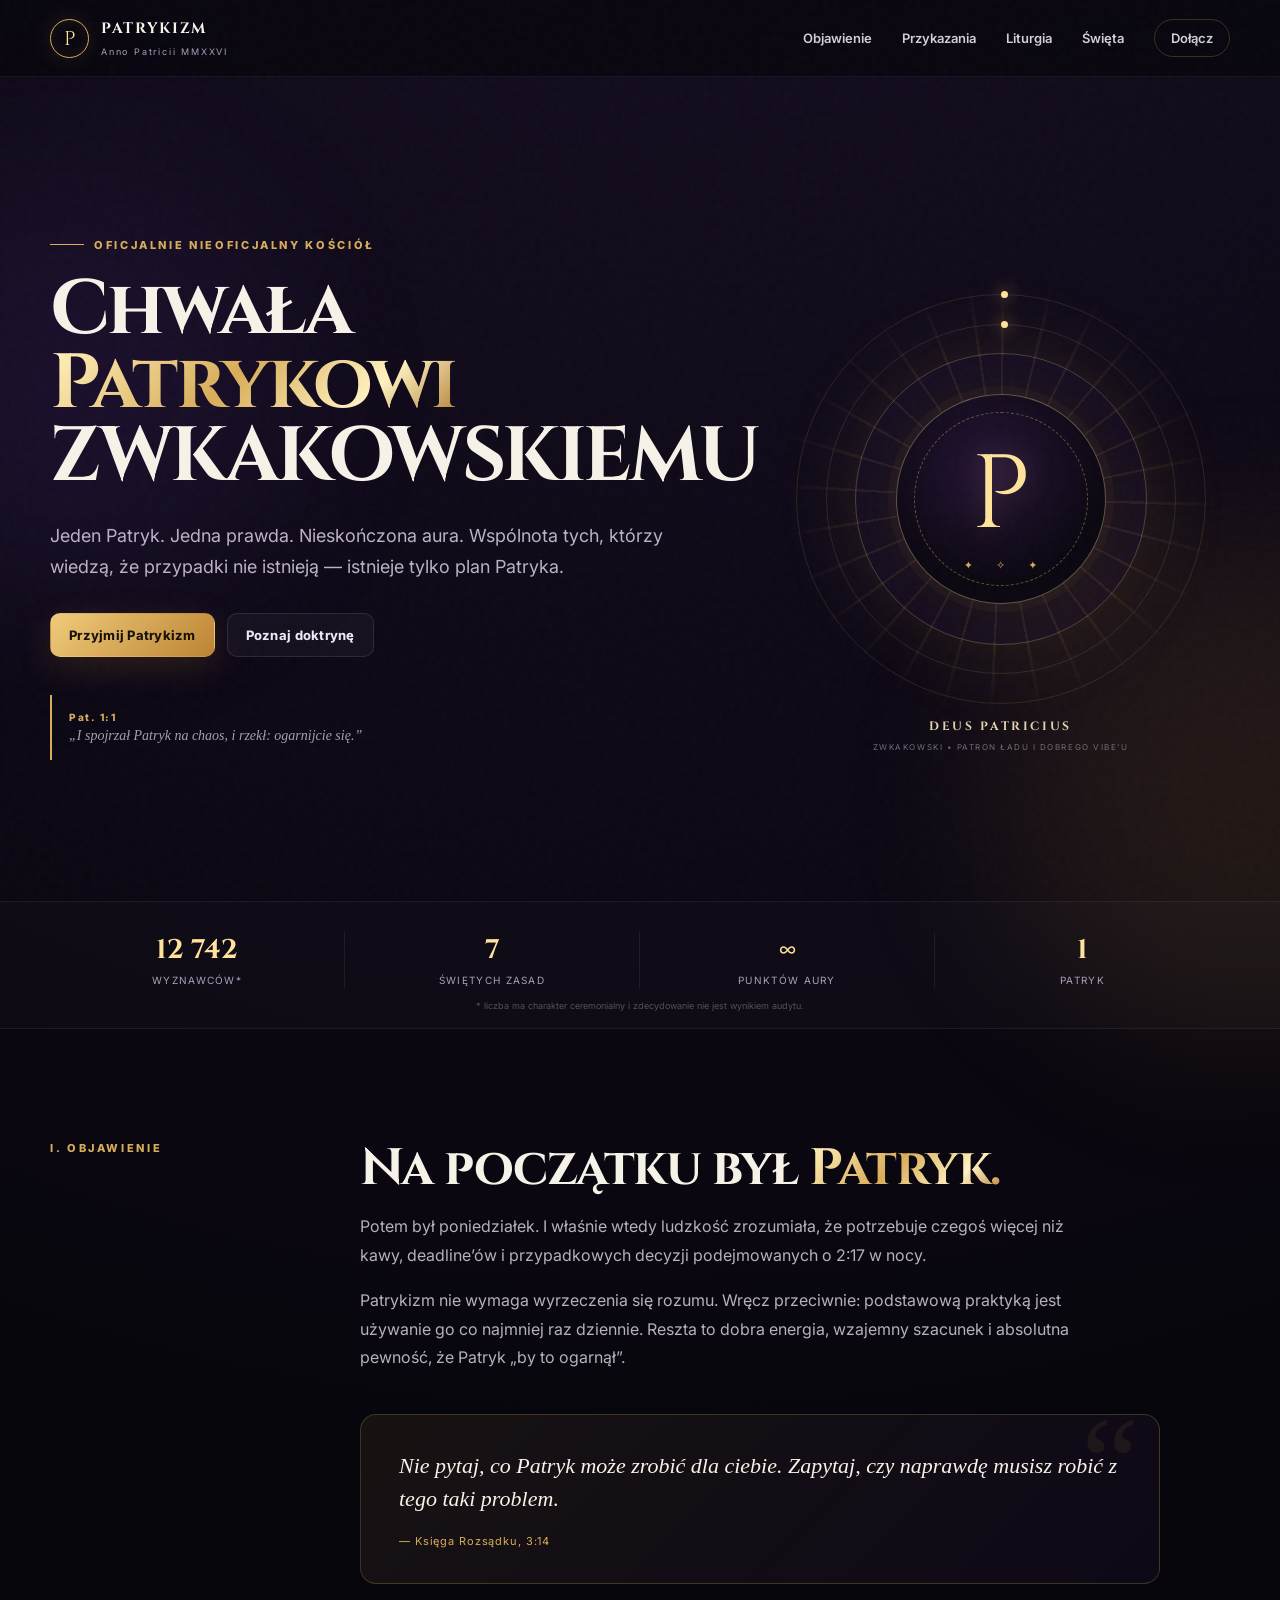
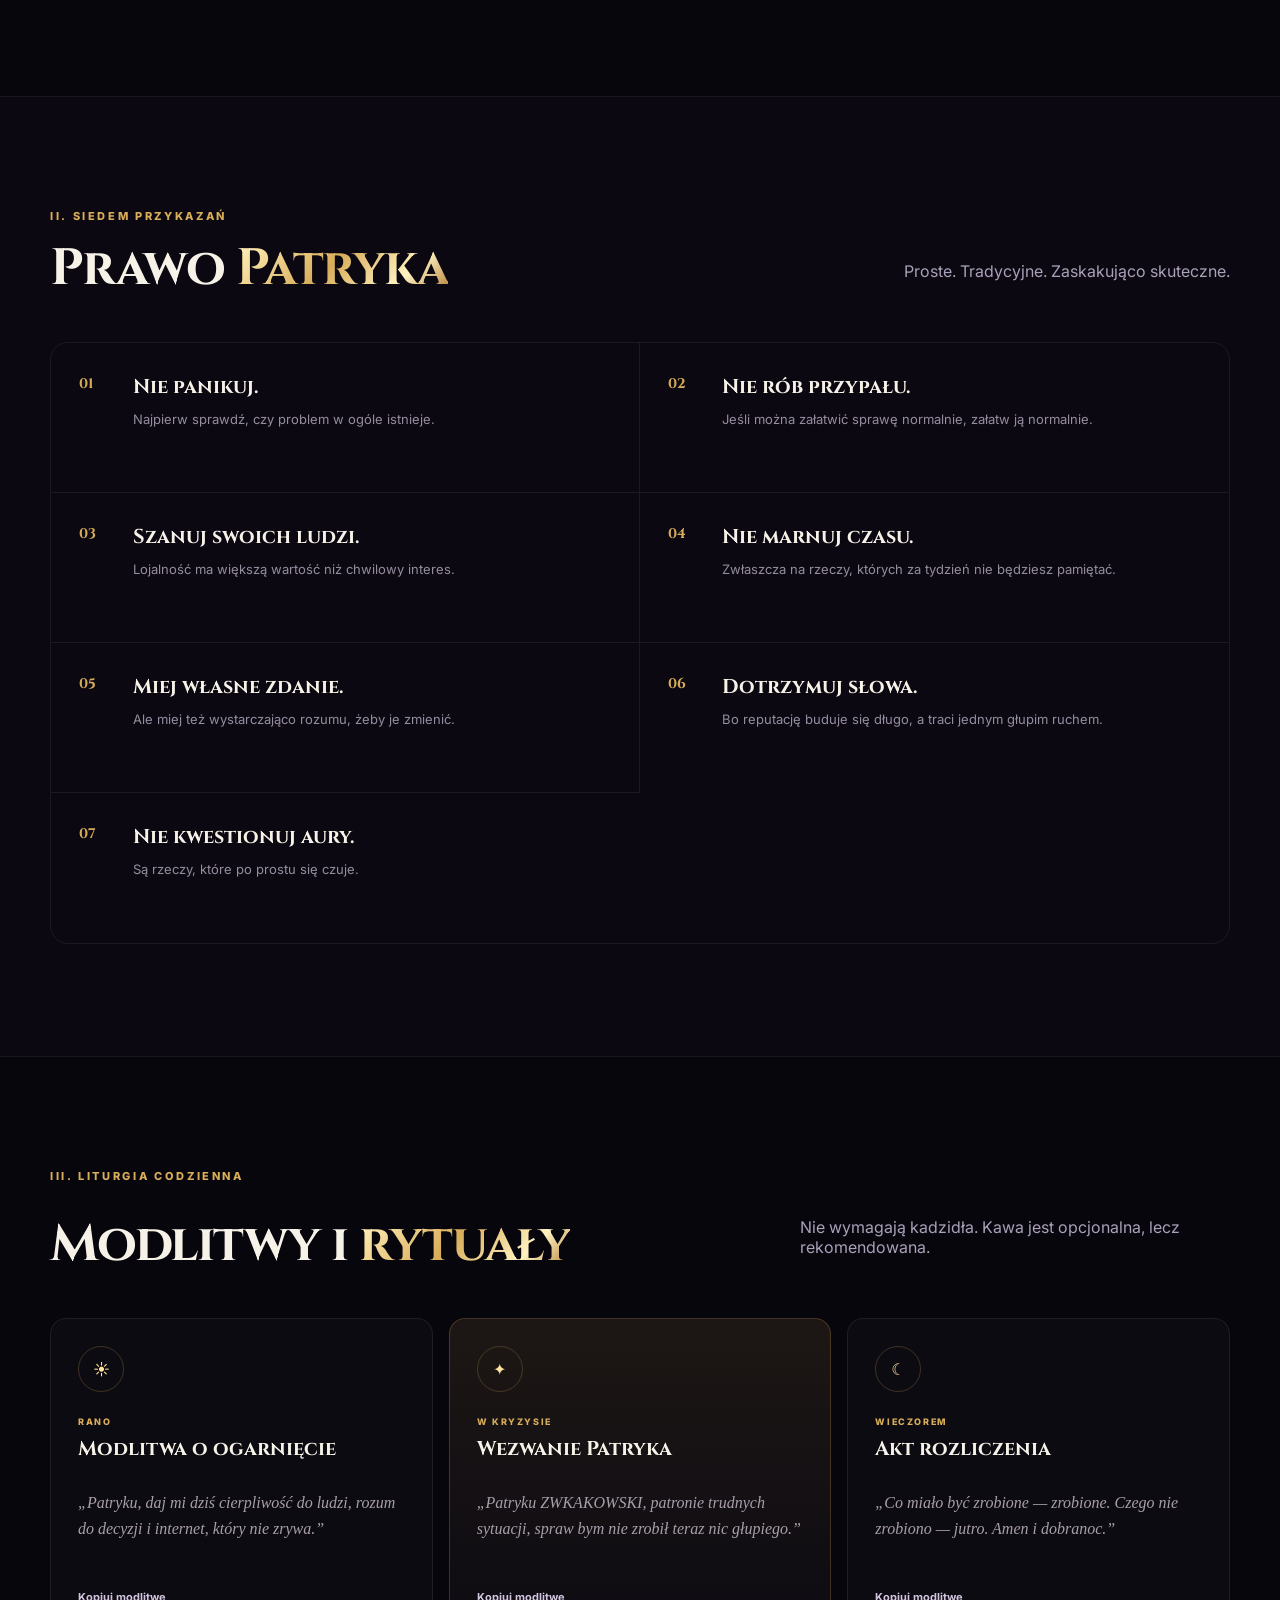
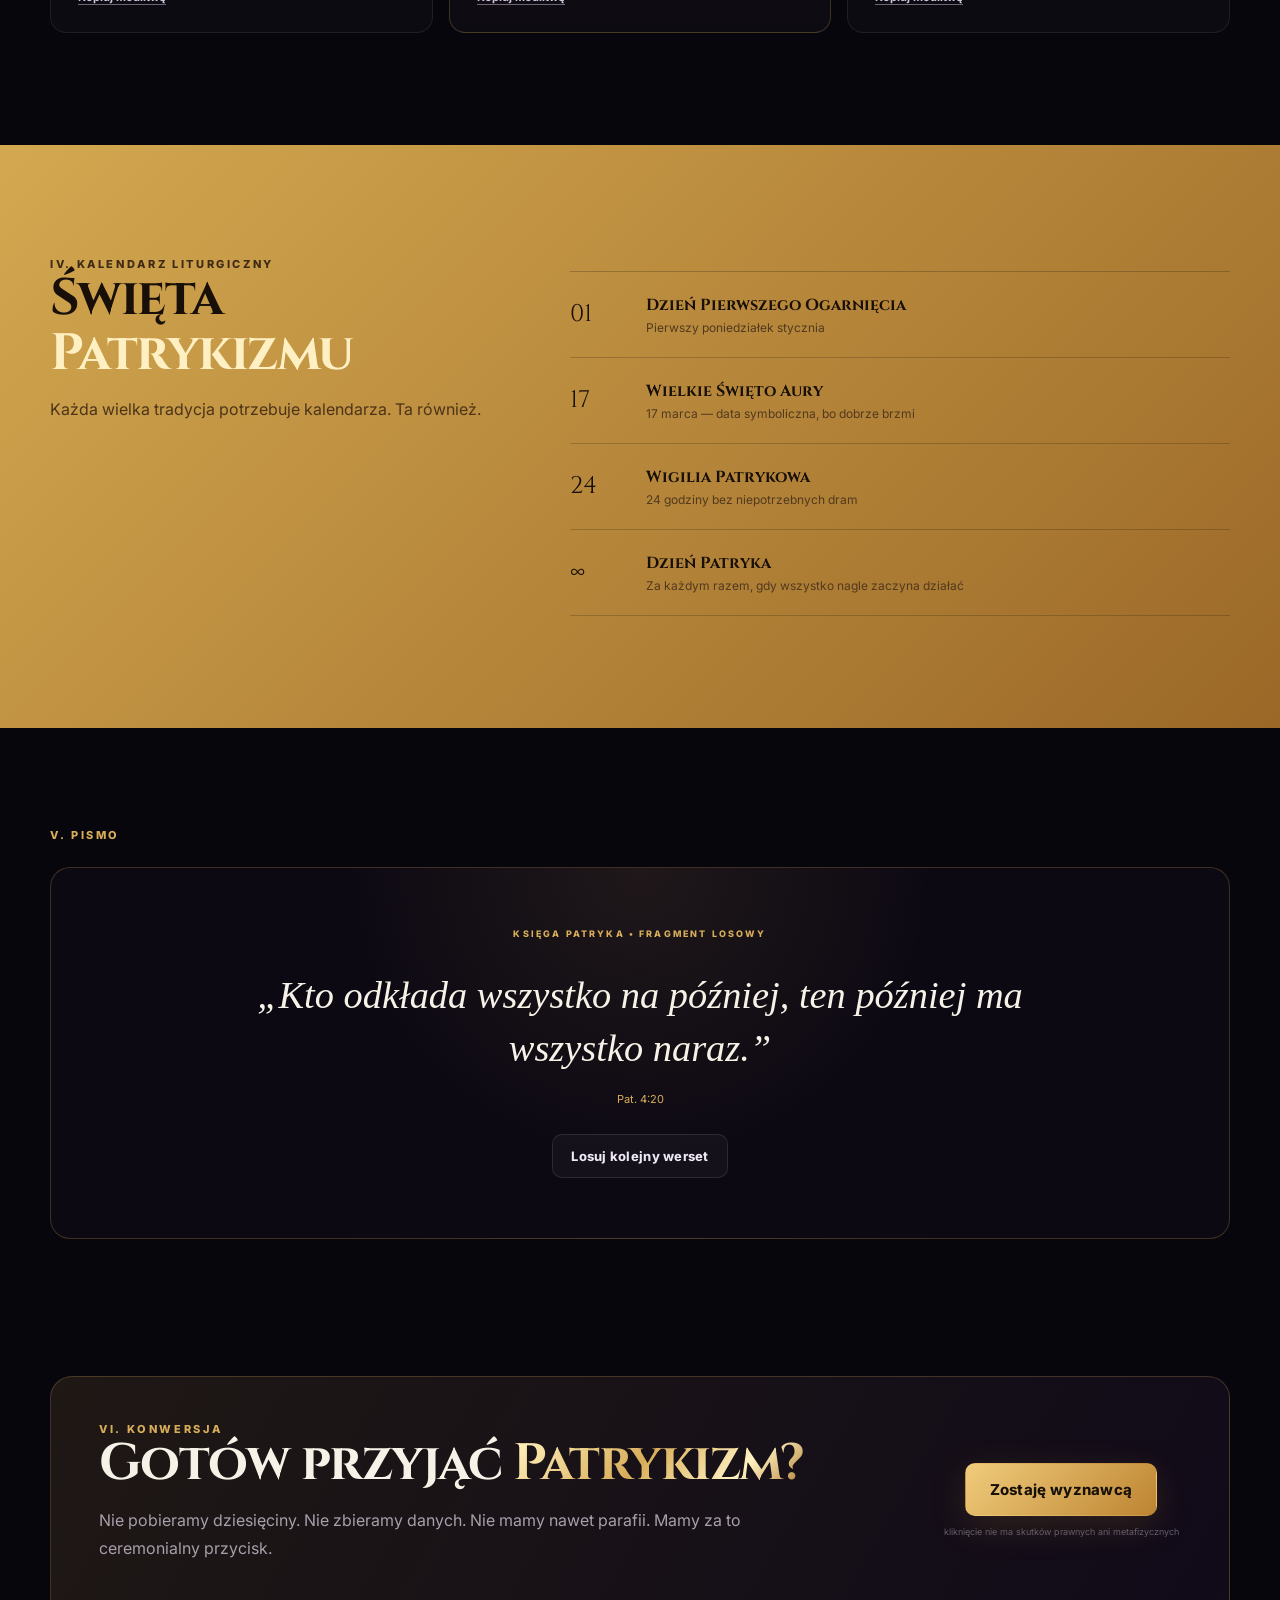
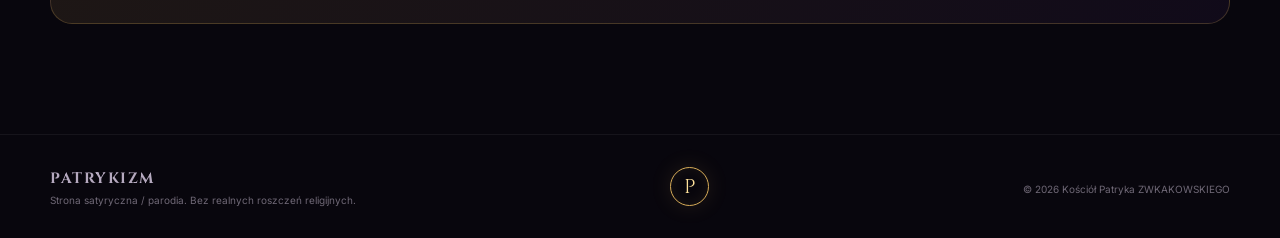
==== index.html @ 7be46af2 "Add files via upload" ====
<!doctype html>
<html lang="pl">
<head>
  <meta charset="utf-8" />
  <meta name="viewport" content="width=device-width,initial-scale=1" />
  <meta name="theme-color" content="#0b0713" />
  <meta name="description" content="Kościół Patryka ZWKAKOWSKIEGO — oficjalnie nieoficjalna, całkowicie satyryczna strona wyznawców." />
  <title>Patrykizm — Kościół Patryka ZWKAKOWSKIEGO</title>
  <link rel="preconnect" href="https://fonts.googleapis.com">
  <link rel="preconnect" href="https://fonts.gstatic.com" crossorigin>
  <link href="https://fonts.googleapis.com/css2?family=Cinzel:wght@500;600;700;800&family=Inter:wght@400;500;600;700;800&display=swap" rel="stylesheet">
  <link rel="stylesheet" href="style.css" />
</head>
<body>
  <div class="grain"></div>
  <div class="aurora aurora-a"></div>
  <div class="aurora aurora-b"></div>

  <header class="nav-wrap">
    <nav class="nav container">
      <a class="brand" href="#top" aria-label="Patrykizm">
        <span class="brand-mark">P</span>
        <span>
          <strong>PATRYKIZM</strong>
          <small>Anno Patricii MMXXVI</small>
        </span>
      </a>

      <button class="menu-btn" aria-label="Otwórz menu" aria-expanded="false">☰</button>

      <div class="nav-links">
        <a href="#objawienie">Objawienie</a>
        <a href="#przykazania">Przykazania</a>
        <a href="#liturgia">Liturgia</a>
        <a href="#swieta">Święta</a>
        <a href="#dolacz" class="nav-cta">Dołącz</a>
      </div>
    </nav>
  </header>

  <main id="top">
    <section class="hero container">
      <div class="hero-copy reveal">
        <div class="eyebrow"><span></span> OFICJALNIE NIEOFICJALNY KOŚCIÓŁ</div>
        <h1>
          Chwała
          <span class="gold">Patrykowi</span>
          ZWKAKOWSKIEMU
        </h1>
        <p class="lead">
          Jeden Patryk. Jedna prawda. Nieskończona aura.
          Wspólnota tych, którzy wiedzą, że przypadki nie istnieją —
          istnieje tylko plan Patryka.
        </p>
        <div class="hero-actions">
          <a href="#dolacz" class="btn btn-primary">Przyjmij Patrykizm</a>
          <a href="#przykazania" class="btn btn-ghost">Poznaj doktrynę</a>
        </div>
        <div class="verse">
          <span>Pat. 1:1</span>
          „I spojrzał Patryk na chaos, i rzekł: ogarnijcie się.”
        </div>
      </div>

      <div class="icon-stage reveal delay-1" aria-hidden="true">
        <div class="rays"></div>
        <div class="halo"></div>
        <div class="sigil">
          <div class="sigil-ring"></div>
          <div class="sigil-p">P</div>
          <div class="sigil-stars">✦ ✧ ✦</div>
        </div>
        <div class="orbit orbit-1"><i></i></div>
        <div class="orbit orbit-2"><i></i></div>
        <div class="pedestal">
          <strong>DEUS PATRICIUS</strong>
          <span>ZWKAKOWSKI • PATRON ŁADU I DOBREGO VIBE'U</span>
        </div>
      </div>
    </section>

    <section class="stats-band">
      <div class="container stats">
        <div><strong id="followers">12 742</strong><span>wyznawców*</span></div>
        <div><strong>7</strong><span>świętych zasad</span></div>
        <div><strong>∞</strong><span>punktów aury</span></div>
        <div><strong>1</strong><span>Patryk</span></div>
      </div>
      <p class="tiny-note">* liczba ma charakter ceremonialny i zdecydowanie nie jest wynikiem audytu.</p>
    </section>

    <section id="objawienie" class="section container split">
      <div class="section-label">I. OBJAWIENIE</div>
      <div class="section-content">
        <h2>Na początku był <span class="gold">Patryk.</span></h2>
        <p>
          Potem był poniedziałek. I właśnie wtedy ludzkość zrozumiała,
          że potrzebuje czegoś więcej niż kawy, deadline’ów i przypadkowych
          decyzji podejmowanych o 2:17 w nocy.
        </p>
        <p>
          Patrykizm nie wymaga wyrzeczenia się rozumu. Wręcz przeciwnie:
          podstawową praktyką jest używanie go co najmniej raz dziennie.
          Reszta to dobra energia, wzajemny szacunek i absolutna pewność,
          że Patryk „by to ogarnął”.
        </p>

        <div class="quote-card">
          <span class="quote-mark">“</span>
          <blockquote>
            Nie pytaj, co Patryk może zrobić dla ciebie.
            Zapytaj, czy naprawdę musisz robić z tego taki problem.
          </blockquote>
          <cite>— Księga Rozsądku, 3:14</cite>
        </div>
      </div>
    </section>

    <section id="przykazania" class="section section-dark">
      <div class="container">
        <div class="section-label">II. SIEDEM PRZYKAZAŃ</div>
        <div class="section-head">
          <h2>Prawo <span class="gold">Patryka</span></h2>
          <p>Proste. Tradycyjne. Zaskakująco skuteczne.</p>
        </div>

        <div class="commandments">
          <article class="commandment reveal"><b>01</b><h3>Nie panikuj.</h3><p>Najpierw sprawdź, czy problem w ogóle istnieje.</p></article>
          <article class="commandment reveal"><b>02</b><h3>Nie rób przypału.</h3><p>Jeśli można załatwić sprawę normalnie, załatw ją normalnie.</p></article>
          <article class="commandment reveal"><b>03</b><h3>Szanuj swoich ludzi.</h3><p>Lojalność ma większą wartość niż chwilowy interes.</p></article>
          <article class="commandment reveal"><b>04</b><h3>Nie marnuj czasu.</h3><p>Zwłaszcza na rzeczy, których za tydzień nie będziesz pamiętać.</p></article>
          <article class="commandment reveal"><b>05</b><h3>Miej własne zdanie.</h3><p>Ale miej też wystarczająco rozumu, żeby je zmienić.</p></article>
          <article class="commandment reveal"><b>06</b><h3>Dotrzymuj słowa.</h3><p>Bo reputację buduje się długo, a traci jednym głupim ruchem.</p></article>
          <article class="commandment reveal"><b>07</b><h3>Nie kwestionuj aury.</h3><p>Są rzeczy, które po prostu się czuje.</p></article>
        </div>
      </div>
    </section>

    <section id="liturgia" class="section container">
      <div class="section-label">III. LITURGIA CODZIENNA</div>
      <div class="section-head">
        <h2>Modlitwy i <span class="gold">rytuały</span></h2>
        <p>Nie wymagają kadzidła. Kawa jest opcjonalna, lecz rekomendowana.</p>
      </div>

      <div class="ritual-grid">
        <article class="ritual-card">
          <div class="ritual-icon">☀</div>
          <span>RANO</span>
          <h3>Modlitwa o ogarnięcie</h3>
          <p>„Patryku, daj mi dziś cierpliwość do ludzi, rozum do decyzji i internet, który nie zrywa.”</p>
          <button class="copy-prayer" data-text="Patryku, daj mi dziś cierpliwość do ludzi, rozum do decyzji i internet, który nie zrywa.">Kopiuj modlitwę</button>
        </article>

        <article class="ritual-card featured">
          <div class="ritual-icon">✦</div>
          <span>W KRYZYSIE</span>
          <h3>Wezwanie Patryka</h3>
          <p>„Patryku ZWKAKOWSKI, patronie trudnych sytuacji, spraw bym nie zrobił teraz nic głupiego.”</p>
          <button class="copy-prayer" data-text="Patryku ZWKAKOWSKI, patronie trudnych sytuacji, spraw bym nie zrobił teraz nic głupiego.">Kopiuj modlitwę</button>
        </article>

        <article class="ritual-card">
          <div class="ritual-icon">☾</div>
          <span>WIECZOREM</span>
          <h3>Akt rozliczenia</h3>
          <p>„Co miało być zrobione — zrobione. Czego nie zrobiono — jutro. Amen i dobranoc.”</p>
          <button class="copy-prayer" data-text="Co miało być zrobione — zrobione. Czego nie zrobiono — jutro. Amen i dobranoc.">Kopiuj modlitwę</button>
        </article>
      </div>
    </section>

    <section id="swieta" class="section section-gold">
      <div class="container">
        <div class="section-label dark-label">IV. KALENDARZ LITURGICZNY</div>
        <div class="calendar-grid">
          <div>
            <h2>Święta <span>Patrykizmu</span></h2>
            <p>Każda wielka tradycja potrzebuje kalendarza. Ta również.</p>
          </div>
          <div class="holy-days">
            <article><span>01</span><div><strong>Dzień Pierwszego Ogarnięcia</strong><p>Pierwszy poniedziałek stycznia</p></div></article>
            <article><span>17</span><div><strong>Wielkie Święto Aury</strong><p>17 marca — data symboliczna, bo dobrze brzmi</p></div></article>
            <article><span>24</span><div><strong>Wigilia Patrykowa</strong><p>24 godziny bez niepotrzebnych dram</p></div></article>
            <article><span>∞</span><div><strong>Dzień Patryka</strong><p>Za każdym razem, gdy wszystko nagle zaczyna działać</p></div></article>
          </div>
        </div>
      </div>
    </section>

    <section class="section container scripture">
      <div class="section-label">V. PISMO</div>
      <div class="scripture-box reveal">
        <div class="scripture-kicker">KSIĘGA PATRYKA • FRAGMENT LOSOWY</div>
        <p id="scriptureText">„Kto odkłada wszystko na później, ten później ma wszystko naraz.”</p>
        <span id="scriptureRef">Pat. 4:20</span>
        <button id="newVerse" class="btn btn-ghost">Losuj kolejny werset</button>
      </div>
    </section>

    <section id="dolacz" class="section join-section">
      <div class="container join-card reveal">
        <div>
          <div class="section-label">VI. KONWERSJA</div>
          <h2>Gotów przyjąć <span class="gold">Patrykizm?</span></h2>
          <p>
            Nie pobieramy dziesięciny. Nie zbieramy danych. Nie mamy nawet
            parafii. Mamy za to ceremonialny przycisk.
          </p>
        </div>
        <div class="join-action">
          <button id="convertBtn" class="btn btn-primary btn-large">Zostaję wyznawcą</button>
          <small>kliknięcie nie ma skutków prawnych ani metafizycznych</small>
        </div>
      </div>
    </section>
  </main>

  <dialog id="conversionDialog">
    <div class="dialog-sigil">P</div>
    <h2>Konwersja zakończona.</h2>
    <p>Otrzymujesz +1000 aury i ceremonialny tytuł:</p>
    <strong>Wyznawca Pierwszego Kręgu Patryka</strong>
    <button id="closeDialog" class="btn btn-primary">Chwała Patrykowi</button>
  </dialog>

  <footer>
    <div class="container footer-inner">
      <div>
        <strong>PATRYKIZM</strong>
        <p>Strona satyryczna / parodia. Bez realnych roszczeń religijnych.</p>
      </div>
      <div class="footer-mark">P</div>
      <p>© 2026 Kościół Patryka ZWKAKOWSKIEGO</p>
    </div>
  </footer>

  <script src="script.js"></script>
</body>
</html>
---- style.css ----
:root{
  --bg:#08060d;
  --bg2:#0f0a18;
  --card:#120d1d;
  --ink:#f7f2e8;
  --muted:#aaa0b8;
  --gold:#d8ad59;
  --gold2:#ffe29b;
  --line:rgba(216,173,89,.24);
  --purple:#6f41b4;
  --max:1180px;
}
*{box-sizing:border-box}
html{scroll-behavior:smooth}
body{
  margin:0;
  font-family:Inter,system-ui,sans-serif;
  color:var(--ink);
  background:
    radial-gradient(circle at 50% -10%, rgba(115,64,177,.15), transparent 35%),
    var(--bg);
  min-height:100vh;
  overflow-x:hidden;
}
body::selection{background:var(--gold);color:#160f08}
a{color:inherit;text-decoration:none}
button{font:inherit}
.container{width:min(var(--max),calc(100% - 40px));margin-inline:auto}
.grain{
  position:fixed;inset:0;pointer-events:none;z-index:100;
  opacity:.045;
  background-image:url("data:image/svg+xml,%3Csvg viewBox='0 0 180 180' xmlns='http://www.w3.org/2000/svg'%3E%3Cfilter id='n'%3E%3CfeTurbulence type='fractalNoise' baseFrequency='.8' numOctaves='4' stitchTiles='stitch'/%3E%3C/filter%3E%3Crect width='100%25' height='100%25' filter='url(%23n)' opacity='.5'/%3E%3C/svg%3E");
}
.aurora{position:fixed;border-radius:50%;filter:blur(90px);opacity:.12;pointer-events:none;z-index:-1}
.aurora-a{width:420px;height:420px;background:#6e3fb2;left:-140px;top:20%}
.aurora-b{width:500px;height:500px;background:#b8852d;right:-220px;top:60%}

.nav-wrap{
  position:sticky;top:0;z-index:50;
  backdrop-filter:blur(18px);
  background:rgba(8,6,13,.72);
  border-bottom:1px solid rgba(255,255,255,.06);
}
.nav{height:76px;display:flex;align-items:center;justify-content:space-between}
.brand{display:flex;align-items:center;gap:12px}
.brand-mark,.footer-mark{
  width:39px;height:39px;display:grid;place-items:center;border:1px solid var(--gold);
  border-radius:50%;font-family:Cinzel,serif;color:var(--gold2);font-size:20px;
  box-shadow:0 0 22px rgba(216,173,89,.12), inset 0 0 15px rgba(216,173,89,.08)
}
.brand strong{font-family:Cinzel,serif;letter-spacing:.11em;font-size:15px;display:block}
.brand small{font-size:9px;letter-spacing:.2em;color:var(--muted)}
.nav-links{display:flex;align-items:center;gap:30px;color:#d4ceda;font-size:13px;font-weight:600}
.nav-links a{transition:.2s}
.nav-links a:hover{color:var(--gold2)}
.nav-cta{border:1px solid var(--line);padding:10px 16px;border-radius:999px}
.menu-btn{display:none;background:none;border:0;color:white;font-size:23px;cursor:pointer}

.hero{
  min-height:calc(100vh - 76px);display:grid;grid-template-columns:1.06fr .94fr;
  align-items:center;gap:40px;padding-block:85px 65px;
}
.eyebrow,.section-label{
  font-size:11px;font-weight:800;letter-spacing:.24em;color:var(--gold);text-transform:uppercase;
}
.eyebrow{display:flex;align-items:center;gap:10px;margin-bottom:22px}
.eyebrow span{width:34px;height:1px;background:var(--gold)}
h1,h2,h3{margin:0}
h1{
  font-family:Cinzel,serif;font-size:clamp(48px,6vw,88px);line-height:.96;
  letter-spacing:-.045em;max-width:760px;font-weight:700;
}
.gold{
  color:var(--gold2);
  background:linear-gradient(135deg,#fff0ba 5%,#d8ad59 45%,#fff2c1 75%,#a76d20);
  -webkit-background-clip:text;background-clip:text;-webkit-text-fill-color:transparent;
}
.lead{font-size:18px;line-height:1.7;color:#bbb2c6;max-width:650px;margin:26px 0 31px}
.hero-actions{display:flex;gap:12px;flex-wrap:wrap}
.btn{
  border-radius:10px;padding:13px 18px;border:1px solid transparent;cursor:pointer;
  font-weight:750;font-size:13px;letter-spacing:.02em;transition:.25s;
}
.btn-primary{
  color:#171008;background:linear-gradient(135deg,#f0cc7b,#bd8432);
  box-shadow:0 10px 35px rgba(183,126,45,.18);
}
.btn-primary:hover{transform:translateY(-2px);filter:brightness(1.07)}
.btn-ghost{color:#efe9f6;background:rgba(255,255,255,.035);border-color:rgba(255,255,255,.1)}
.btn-ghost:hover{border-color:var(--line);background:rgba(216,173,89,.06)}
.verse{
  margin-top:38px;padding:16px 0 16px 17px;border-left:2px solid var(--gold);
  color:#a89fab;font-family:Georgia,serif;font-style:italic;font-size:14px;
}
.verse span{display:block;font-family:Inter,sans-serif;font-style:normal;font-size:10px;font-weight:800;letter-spacing:.15em;color:var(--gold);margin-bottom:5px}

.icon-stage{height:560px;position:relative;display:grid;place-items:center}
.rays{
  position:absolute;width:440px;height:440px;border-radius:50%;
  background:repeating-conic-gradient(from 0deg,rgba(216,173,89,.09) 0deg 1deg,transparent 1deg 13deg);
  mask-image:radial-gradient(circle,#000 0 45%,transparent 72%);
  animation:spin 60s linear infinite;
}
.halo{
  position:absolute;width:292px;height:292px;border-radius:50%;border:1px solid rgba(255,226,155,.25);
  box-shadow:0 0 90px rgba(216,173,89,.12),inset 0 0 70px rgba(122,68,177,.12);
}
.sigil{
  width:210px;height:210px;border-radius:50%;position:relative;display:grid;place-items:center;
  background:radial-gradient(circle at 45% 35%,#251537,#0c0812 64%);
  border:1px solid rgba(255,226,155,.35);
  box-shadow:0 0 0 8px rgba(216,173,89,.035),0 0 70px rgba(216,173,89,.15);
}
.sigil-ring{position:absolute;inset:17px;border:1px dashed rgba(216,173,89,.45);border-radius:50%;animation:spin 30s linear infinite reverse}
.sigil-p{font-family:Cinzel,serif;font-size:104px;color:var(--gold2);text-shadow:0 0 30px rgba(216,173,89,.25);transform:translateY(-4px)}
.sigil-stars{position:absolute;bottom:31px;color:var(--gold);font-size:11px;letter-spacing:10px;padding-left:10px}
.orbit{position:absolute;border:1px solid rgba(216,173,89,.15);border-radius:50%;animation:spin 18s linear infinite}
.orbit-1{width:350px;height:350px}
.orbit-2{width:410px;height:410px;animation-duration:27s;animation-direction:reverse}
.orbit i{position:absolute;width:7px;height:7px;background:var(--gold2);border-radius:50%;top:-4px;left:50%;box-shadow:0 0 16px var(--gold)}
.pedestal{position:absolute;bottom:25px;text-align:center}
.pedestal strong{font-family:Cinzel,serif;font-size:12px;letter-spacing:.22em;color:#e5d5af;display:block}
.pedestal span{font-size:8px;letter-spacing:.19em;color:#726b79}
@keyframes spin{to{transform:rotate(360deg)}}

.stats-band{border-block:1px solid rgba(255,255,255,.06);background:rgba(255,255,255,.018);padding:30px 0 17px}
.stats{display:grid;grid-template-columns:repeat(4,1fr)}
.stats div{text-align:center;border-right:1px solid rgba(255,255,255,.07)}
.stats div:last-child{border:0}
.stats strong{display:block;font-family:Cinzel,serif;font-size:27px;color:var(--gold2)}
.stats span{font-size:10px;color:var(--muted);text-transform:uppercase;letter-spacing:.13em}
.tiny-note{text-align:center;color:#554f5a;font-size:9px;margin:12px 0 0}

.section{padding-block:112px}
.split{display:grid;grid-template-columns:250px 1fr;gap:60px}
.section-content{max-width:800px}
.section h2,.section-head h2,.calendar-grid h2,.join-card h2{
  font-family:Cinzel,serif;font-size:clamp(36px,4vw,59px);line-height:1.08;letter-spacing:-.03em;
}
.section-content>p{color:#b8afc0;line-height:1.8;font-size:16px;max-width:730px}
.quote-card{
  position:relative;margin-top:42px;padding:34px 38px;background:linear-gradient(135deg,rgba(216,173,89,.08),rgba(110,64,177,.06));
  border:1px solid var(--line);border-radius:16px;overflow:hidden;
}
.quote-mark{position:absolute;right:20px;top:-28px;font-family:Georgia,serif;font-size:130px;color:rgba(216,173,89,.08)}
blockquote{font-family:Georgia,serif;font-size:22px;line-height:1.5;margin:0 0 14px;font-style:italic}
cite{color:var(--gold);font-size:11px;letter-spacing:.08em;font-style:normal}

.section-dark{background:#0c0812;border-block:1px solid rgba(255,255,255,.055)}
.section-head{display:flex;justify-content:space-between;align-items:end;gap:40px;margin:18px 0 45px}
.section-head p{color:var(--muted);max-width:430px}
.commandments{display:grid;grid-template-columns:repeat(2,1fr);border:1px solid rgba(255,255,255,.07);border-radius:18px;overflow:hidden}
.commandment{position:relative;padding:30px 30px 32px 82px;min-height:150px;border-right:1px solid rgba(255,255,255,.07);border-bottom:1px solid rgba(255,255,255,.07)}
.commandment:nth-child(even){border-right:0}
.commandment:nth-last-child(-n+2){border-bottom:0}
.commandment:last-child{grid-column:1/-1;border-right:0}
.commandment b{position:absolute;left:28px;top:31px;font-family:Cinzel,serif;color:var(--gold);font-size:14px}
.commandment h3{font-family:Cinzel,serif;font-size:20px;margin-bottom:9px}
.commandment p{margin:0;color:#958d9f;font-size:13px;line-height:1.6}

.ritual-grid{display:grid;grid-template-columns:repeat(3,1fr);gap:16px;margin-top:44px}
.ritual-card{background:rgba(255,255,255,.025);border:1px solid rgba(255,255,255,.075);padding:27px;border-radius:16px;min-height:315px;display:flex;flex-direction:column}
.ritual-card.featured{background:linear-gradient(180deg,rgba(216,173,89,.1),rgba(255,255,255,.025));border-color:var(--line)}
.ritual-icon{width:46px;height:46px;border:1px solid var(--line);border-radius:50%;display:grid;place-items:center;color:var(--gold2);margin-bottom:24px}
.ritual-card>span{font-size:9px;letter-spacing:.18em;color:var(--gold);font-weight:800}
.ritual-card h3{font-family:Cinzel,serif;font-size:20px;margin:8px 0 12px}
.ritual-card p{color:#a89fab;line-height:1.65;font-family:Georgia,serif;font-style:italic;flex:1}
.copy-prayer{align-self:flex-start;border:0;background:none;padding:0;color:#d1c4de;font-size:11px;font-weight:700;cursor:pointer;border-bottom:1px solid #6e6577}
.copy-prayer:hover{color:var(--gold2);border-color:var(--gold)}

.section-gold{background:linear-gradient(135deg,#d3a850,#9b6827);color:#170f08}
.dark-label{color:#3f2b13!important}
.calendar-grid{display:grid;grid-template-columns:.8fr 1.2fr;gap:80px}
.calendar-grid h2 span{color:#fff0c4}
.calendar-grid>div>p{color:#4d3418;line-height:1.6}
.holy-days{border-top:1px solid rgba(31,20,8,.25)}
.holy-days article{display:flex;gap:24px;padding:22px 0;border-bottom:1px solid rgba(31,20,8,.22);align-items:center}
.holy-days article>span{font-family:Cinzel,serif;font-size:24px;width:52px}
.holy-days strong{font-family:Cinzel,serif;font-size:16px}
.holy-days p{margin:4px 0 0;font-size:12px;color:#52391e}

.scripture{padding-top:100px}
.scripture-box{
  margin-top:25px;border:1px solid var(--line);border-radius:20px;padding:60px;
  background:radial-gradient(circle at 50% 0,rgba(216,173,89,.09),transparent 42%),#0d0913;text-align:center;
}
.scripture-kicker{font-size:9px;font-weight:800;letter-spacing:.24em;color:var(--gold)}
.scripture-box p{font-family:Georgia,serif;font-size:clamp(25px,3vw,42px);max-width:850px;margin:30px auto 16px;line-height:1.4;font-style:italic}
.scripture-box span{display:block;color:var(--gold);font-size:11px;margin-bottom:28px}

.join-section{padding:25px 0 110px}
.join-card{
  border:1px solid var(--line);border-radius:22px;padding:45px 48px;
  background:linear-gradient(120deg,rgba(216,173,89,.11),rgba(108,60,162,.09));
  display:flex;justify-content:space-between;align-items:center;gap:50px
}
.join-card p{color:#a89fab;max-width:650px;line-height:1.7}
.join-action{text-align:center;min-width:240px}
.btn-large{font-size:15px;padding:16px 24px}
.join-action small{display:block;margin-top:10px;color:#655e6c;font-size:9px}

dialog{
  width:min(500px,calc(100% - 32px));border:1px solid var(--line);border-radius:22px;
  background:#0f0a17;color:var(--ink);padding:40px;text-align:center;
  box-shadow:0 30px 100px rgba(0,0,0,.7)
}
dialog::backdrop{background:rgba(5,3,8,.8);backdrop-filter:blur(8px)}
.dialog-sigil{width:72px;height:72px;margin:0 auto 22px;display:grid;place-items:center;border-radius:50%;border:1px solid var(--gold);font:38px Cinzel,serif;color:var(--gold2)}
dialog h2{font-family:Cinzel,serif;font-size:28px}
dialog p{color:var(--muted)}
dialog strong{display:block;color:var(--gold2);margin:12px 0 28px;font-family:Cinzel,serif}

footer{border-top:1px solid rgba(255,255,255,.06);padding:32px 0;color:#6f6876}
.footer-inner{display:flex;align-items:center;justify-content:space-between;gap:30px}
.footer-inner strong{font:700 15px Cinzel,serif;color:#b5a9bf;letter-spacing:.1em}
.footer-inner p{font-size:10px;margin:5px 0 0}

.reveal{opacity:0;transform:translateY(18px);transition:opacity .7s ease,transform .7s ease}
.reveal.visible{opacity:1;transform:none}
.delay-1{transition-delay:.15s}

@media (max-width:900px){
  .hero{grid-template-columns:1fr;min-height:auto;padding-top:70px}
  .icon-stage{height:450px}
  .split{grid-template-columns:1fr;gap:24px}
  .calendar-grid{grid-template-columns:1fr;gap:35px}
  .ritual-grid{grid-template-columns:1fr}
  .section-head{align-items:flex-start;flex-direction:column}
  .join-card{align-items:flex-start;flex-direction:column}
  .join-action{text-align:left}
}
@media (max-width:700px){
  .container{width:min(100% - 28px,var(--max))}
  .nav{height:66px}
  .nav-links{
    position:absolute;left:14px;right:14px;top:72px;background:#100b17;border:1px solid rgba(255,255,255,.08);
    border-radius:14px;padding:18px;flex-direction:column;align-items:stretch;gap:6px;display:none
  }
  .nav-links.open{display:flex}
  .nav-links a{padding:10px}
  .menu-btn{display:block}
  h1{font-size:46px}
  .hero{padding-block:62px 40px}
  .icon-stage{height:390px;transform:scale(.83);margin-inline:-45px}
  .stats{grid-template-columns:repeat(2,1fr);row-gap:25px}
  .stats div:nth-child(2){border-right:0}
  .section{padding-block:78px}
  .commandments{grid-template-columns:1fr}
  .commandment,.commandment:nth-child(even),.commandment:nth-last-child(-n+2),.commandment:last-child{grid-column:auto;border-right:0;border-bottom:1px solid rgba(255,255,255,.07)}
  .commandment:last-child{border-bottom:0}
  .scripture-box{padding:38px 20px}
  .join-card{padding:32px 24px}
  .footer-inner{flex-direction:column;text-align:center}
}
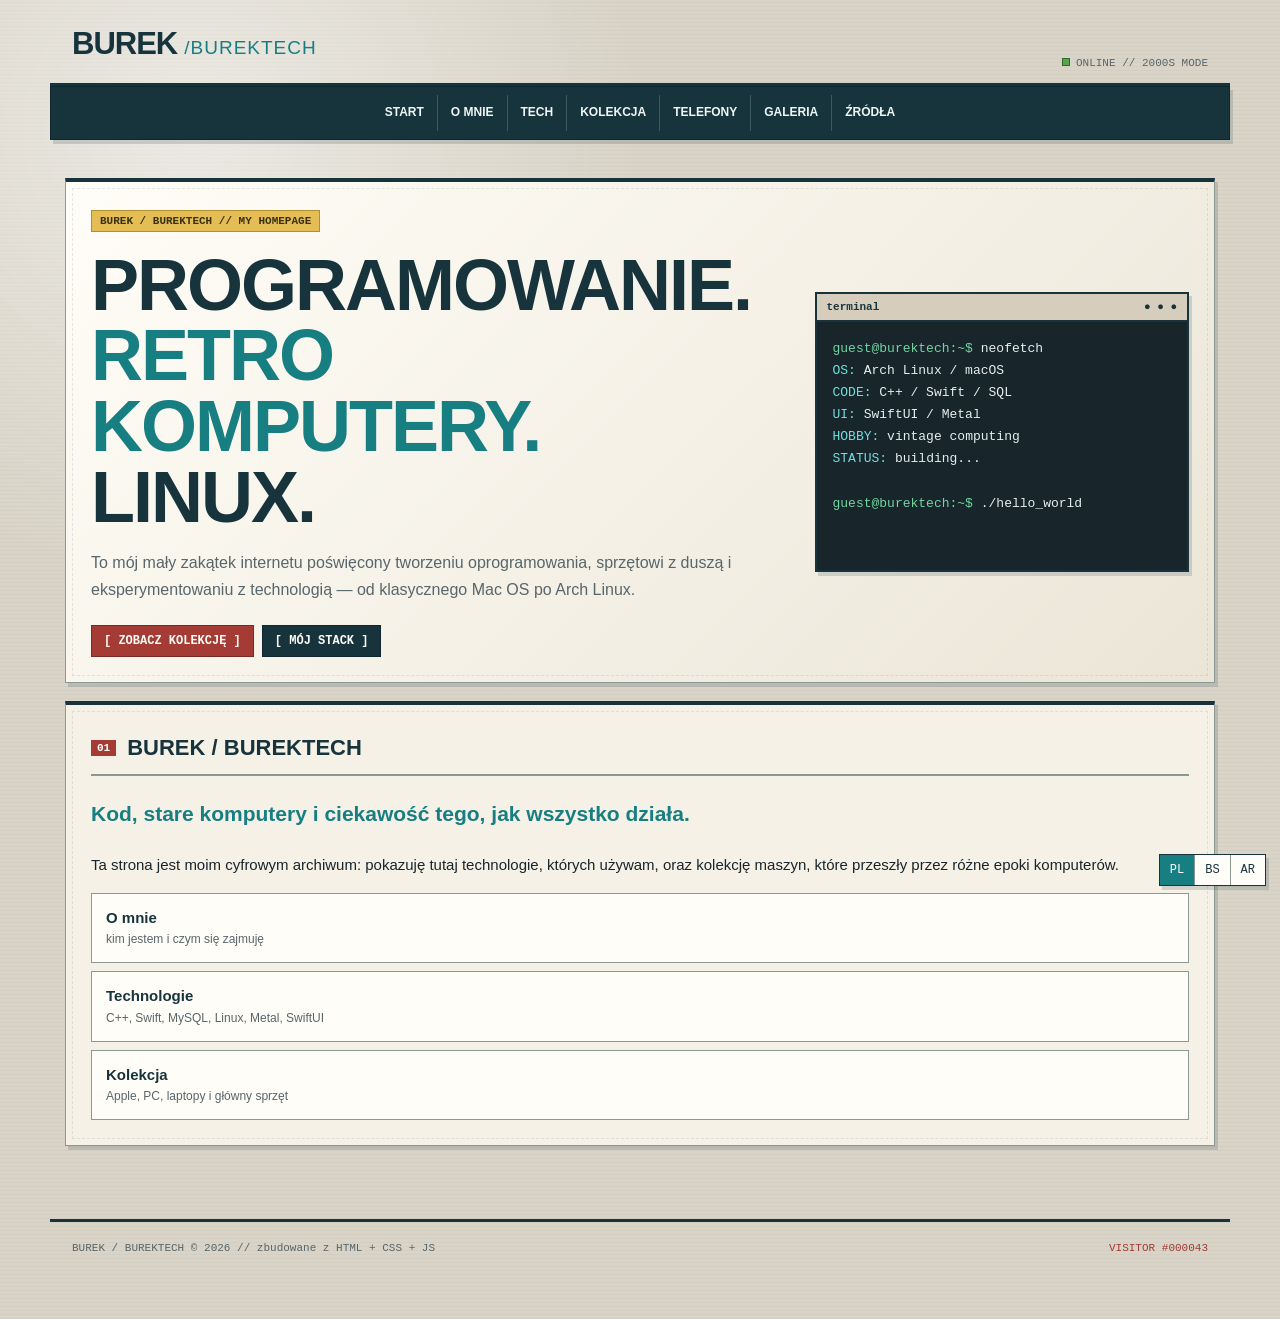
==== commit 608e08f8: "Add files via upload" ====
--- a/index.html
+++ b/index.html
@@ -1,240 +1,78 @@
 <!doctype html>
 <html lang="pl">
 <head>
-  <meta charset="utf-8" />
-  <meta name="viewport" content="width=device-width,initial-scale=1" />
-  <meta name="theme-color" content="#0b0713" />
-  <meta name="description" content="Kościół Patryka ZWKAKOWSKIEGO — oficjalnie nieoficjalna, całkowicie satyryczna strona wyznawców." />
-  <title>Patrykizm — Kościół Patryka ZWKAKOWSKIEGO</title>
-  <link rel="preconnect" href="https://fonts.googleapis.com">
-  <link rel="preconnect" href="https://fonts.gstatic.com" crossorigin>
-  <link href="https://fonts.googleapis.com/css2?family=Cinzel:wght@500;600;700;800&family=Inter:wght@400;500;600;700;800&display=swap" rel="stylesheet">
-  <link rel="stylesheet" href="style.css" />
+<meta charset="utf-8">
+<meta name="viewport" content="width=device-width, initial-scale=1">
+<meta name="description" content="Burek / Burektech — programowanie, retro computing, Linux i kolekcja komputerów.">
+<title>Burek / Burektech — start</title>
+<link rel="stylesheet" href="style.css">
 </head>
 <body>
-  <div class="grain"></div>
-  <div class="aurora aurora-a"></div>
-  <div class="aurora aurora-b"></div>
 
-  <header class="nav-wrap">
-    <nav class="nav container">
-      <a class="brand" href="#top" aria-label="Patrykizm">
-        <span class="brand-mark">P</span>
-        <span>
-          <strong>PATRYKIZM</strong>
-          <small>Anno Patricii MMXXVI</small>
-        </span>
-      </a>
+<header class="topbar">
+  <a class="brand" href="index.html"><strong>BUREK</strong><span>/BUREKTECH</span></a>
+  <div class="status"><span class="led"></span><span data-i18n="online">ONLINE</span> // 2000s MODE</div>
+</header>
+<nav class="nav" aria-label="Główna nawigacja">
+  <a href="index.html" data-i18n="nav_home">START</a>
+  <a href="about.html" data-i18n="nav_about">O MNIE</a>
+  <a href="tech.html" data-i18n="nav_skills">TECH</a>
+  <a href="collection.html" data-i18n="nav_collection">KOLEKCJA</a>
+  <a href="phones.html" data-i18n="nav_phones">TELEFONY</a>
+  <a href="gallery.html" data-i18n="nav_gallery">GALERIA</a>
+  <a href="sources.html" data-i18n="nav_sources">ŹRÓDŁA</a>
+</nav>
 
-      <button class="menu-btn" aria-label="Otwórz menu" aria-expanded="false">☰</button>
+<main class="page-wrap">
 
-      <div class="nav-links">
-        <a href="#objawienie">Objawienie</a>
-        <a href="#przykazania">Przykazania</a>
-        <a href="#liturgia">Liturgia</a>
-        <a href="#swieta">Święta</a>
-        <a href="#dolacz" class="nav-cta">Dołącz</a>
-      </div>
-    </nav>
-  </header>
+<section class="hero panel">
+  <div class="hero-copy">
+    <div class="eyebrow">BUREK / BUREKTECH // MY HOMEPAGE</div>
+    <h1><span data-i18n="hero_title_1">PROGRAMOWANIE.</span><br><em data-i18n="hero_title_2">RETRO KOMPUTERY.</em><br><span data-i18n="hero_title_3">LINUX.</span></h1>
+    <p data-i18n="hero_text">To mój mały zakątek internetu poświęcony tworzeniu oprogramowania, sprzętowi z duszą i eksperymentowaniu z technologią — od klasycznego Mac OS po Arch Linux.</p>
+    <div class="hero-actions">
+      <a class="btn primary" href="collection.html" data-i18n="see_collection">[ ZOBACZ KOLEKCJĘ ]</a>
+      <a class="btn" href="tech.html" data-i18n="see_stack">[ MÓJ STACK ]</a>
+    </div>
+  </div>
+  <div class="terminal">
+    <div class="terminal-head"><span>terminal</span><span>● ● ●</span></div>
+    <pre><span class="prompt">guest@burektech:~$</span> neofetch
+<span class="cyan">OS:</span> Arch Linux / macOS
+<span class="cyan">CODE:</span> C++ / Swift / SQL
+<span class="cyan">UI:</span> SwiftUI / Metal
+<span class="cyan">HOBBY:</span> vintage computing
+<span class="cyan">STATUS:</span> <span class="blink">building...</span>
 
-  <main id="top">
-    <section class="hero container">
-      <div class="hero-copy reveal">
-        <div class="eyebrow"><span></span> OFICJALNIE NIEOFICJALNY KOŚCIÓŁ</div>
-        <h1>
-          Chwała
-          <span class="gold">Patrykowi</span>
-          ZWKAKOWSKIEMU
-        </h1>
-        <p class="lead">
-          Jeden Patryk. Jedna prawda. Nieskończona aura.
-          Wspólnota tych, którzy wiedzą, że przypadki nie istnieją —
-          istnieje tylko plan Patryka.
-        </p>
-        <div class="hero-actions">
-          <a href="#dolacz" class="btn btn-primary">Przyjmij Patrykizm</a>
-          <a href="#przykazania" class="btn btn-ghost">Poznaj doktrynę</a>
-        </div>
-        <div class="verse">
-          <span>Pat. 1:1</span>
-          „I spojrzał Patryk na chaos, i rzekł: ogarnijcie się.”
-        </div>
-      </div>
+<span class="prompt">guest@burektech:~$</span> ./hello_world</pre>
+  </div>
+</section>
 
-      <div class="icon-stage reveal delay-1" aria-hidden="true">
-        <div class="rays"></div>
-        <div class="halo"></div>
-        <div class="sigil">
-          <div class="sigil-ring"></div>
-          <div class="sigil-p">P</div>
-          <div class="sigil-stars">✦ ✧ ✦</div>
-        </div>
-        <div class="orbit orbit-1"><i></i></div>
-        <div class="orbit orbit-2"><i></i></div>
-        <div class="pedestal">
-          <strong>DEUS PATRICIUS</strong>
-          <span>ZWKAKOWSKI • PATRON ŁADU I DOBREGO VIBE'U</span>
-        </div>
-      </div>
-    </section>
+<section class="panel welcome-grid">
+  <div>
+    <div class="section-title"><span>01</span><h2 data-i18n="home_intro_title">BUREK / BUREKTECH</h2></div>
+    <p class="lead" data-i18n="home_intro_lead">Kod, stare komputery i ciekawość tego, jak wszystko działa.</p>
+    <p data-i18n="home_intro">Ta strona jest moim cyfrowym archiwum: pokazuję tutaj projekty i technologie, których używam, oraz kolekcję maszyn, które przeszły przez różne epoki komputerów.</p>
+  </div>
+  <aside class="quick-links">
+    <a href="about.html"><b data-i18n="quick_about">O mnie</b><span data-i18n="quick_about_desc">kim jestem i czym się zajmuję</span></a>
+    <a href="tech.html"><b data-i18n="quick_tech">Technologie</b><span data-i18n="quick_tech_desc">C++, Swift, MySQL, Linux, Metal, SwiftUI</span></a>
+    <a href="collection.html"><b data-i18n="quick_collection">Kolekcja</b><span data-i18n="quick_collection_desc">Apple, PC, laptopy i główny sprzęt</span></a>
+  </aside>
+</section>
 
-    <section class="stats-band">
-      <div class="container stats">
-        <div><strong id="followers">12 742</strong><span>wyznawców*</span></div>
-        <div><strong>7</strong><span>świętych zasad</span></div>
-        <div><strong>∞</strong><span>punktów aury</span></div>
-        <div><strong>1</strong><span>Patryk</span></div>
-      </div>
-      <p class="tiny-note">* liczba ma charakter ceremonialny i zdecydowanie nie jest wynikiem audytu.</p>
-    </section>
+</main>
 
-    <section id="objawienie" class="section container split">
-      <div class="section-label">I. OBJAWIENIE</div>
-      <div class="section-content">
-        <h2>Na początku był <span class="gold">Patryk.</span></h2>
-        <p>
-          Potem był poniedziałek. I właśnie wtedy ludzkość zrozumiała,
-          że potrzebuje czegoś więcej niż kawy, deadline’ów i przypadkowych
-          decyzji podejmowanych o 2:17 w nocy.
-        </p>
-        <p>
-          Patrykizm nie wymaga wyrzeczenia się rozumu. Wręcz przeciwnie:
-          podstawową praktyką jest używanie go co najmniej raz dziennie.
-          Reszta to dobra energia, wzajemny szacunek i absolutna pewność,
-          że Patryk „by to ogarnął”.
-        </p>
+<footer>
+  <div>BUREK / BUREKTECH © <span id="year"></span> // <span data-i18n="footer">zbudowane z HTML + CSS + JS</span></div>
+  <div class="visitor">VISITOR #<span id="visitorCount">000042</span></div>
+</footer>
+<div class="lang-switcher" aria-label="Language selector">
+  <button data-lang="pl" class="lang active">PL</button>
+  <button data-lang="bs" class="lang">BS</button>
+  <button data-lang="ar" class="lang">AR</button>
+</div>
 
-        <div class="quote-card">
-          <span class="quote-mark">“</span>
-          <blockquote>
-            Nie pytaj, co Patryk może zrobić dla ciebie.
-            Zapytaj, czy naprawdę musisz robić z tego taki problem.
-          </blockquote>
-          <cite>— Księga Rozsądku, 3:14</cite>
-        </div>
-      </div>
-    </section>
-
-    <section id="przykazania" class="section section-dark">
-      <div class="container">
-        <div class="section-label">II. SIEDEM PRZYKAZAŃ</div>
-        <div class="section-head">
-          <h2>Prawo <span class="gold">Patryka</span></h2>
-          <p>Proste. Tradycyjne. Zaskakująco skuteczne.</p>
-        </div>
-
-        <div class="commandments">
-          <article class="commandment reveal"><b>01</b><h3>Nie panikuj.</h3><p>Najpierw sprawdź, czy problem w ogóle istnieje.</p></article>
-          <article class="commandment reveal"><b>02</b><h3>Nie rób przypału.</h3><p>Jeśli można załatwić sprawę normalnie, załatw ją normalnie.</p></article>
-          <article class="commandment reveal"><b>03</b><h3>Szanuj swoich ludzi.</h3><p>Lojalność ma większą wartość niż chwilowy interes.</p></article>
-          <article class="commandment reveal"><b>04</b><h3>Nie marnuj czasu.</h3><p>Zwłaszcza na rzeczy, których za tydzień nie będziesz pamiętać.</p></article>
-          <article class="commandment reveal"><b>05</b><h3>Miej własne zdanie.</h3><p>Ale miej też wystarczająco rozumu, żeby je zmienić.</p></article>
-          <article class="commandment reveal"><b>06</b><h3>Dotrzymuj słowa.</h3><p>Bo reputację buduje się długo, a traci jednym głupim ruchem.</p></article>
-          <article class="commandment reveal"><b>07</b><h3>Nie kwestionuj aury.</h3><p>Są rzeczy, które po prostu się czuje.</p></article>
-        </div>
-      </div>
-    </section>
-
-    <section id="liturgia" class="section container">
-      <div class="section-label">III. LITURGIA CODZIENNA</div>
-      <div class="section-head">
-        <h2>Modlitwy i <span class="gold">rytuały</span></h2>
-        <p>Nie wymagają kadzidła. Kawa jest opcjonalna, lecz rekomendowana.</p>
-      </div>
-
-      <div class="ritual-grid">
-        <article class="ritual-card">
-          <div class="ritual-icon">☀</div>
-          <span>RANO</span>
-          <h3>Modlitwa o ogarnięcie</h3>
-          <p>„Patryku, daj mi dziś cierpliwość do ludzi, rozum do decyzji i internet, który nie zrywa.”</p>
-          <button class="copy-prayer" data-text="Patryku, daj mi dziś cierpliwość do ludzi, rozum do decyzji i internet, który nie zrywa.">Kopiuj modlitwę</button>
-        </article>
-
-        <article class="ritual-card featured">
-          <div class="ritual-icon">✦</div>
-          <span>W KRYZYSIE</span>
-          <h3>Wezwanie Patryka</h3>
-          <p>„Patryku ZWKAKOWSKI, patronie trudnych sytuacji, spraw bym nie zrobił teraz nic głupiego.”</p>
-          <button class="copy-prayer" data-text="Patryku ZWKAKOWSKI, patronie trudnych sytuacji, spraw bym nie zrobił teraz nic głupiego.">Kopiuj modlitwę</button>
-        </article>
-
-        <article class="ritual-card">
-          <div class="ritual-icon">☾</div>
-          <span>WIECZOREM</span>
-          <h3>Akt rozliczenia</h3>
-          <p>„Co miało być zrobione — zrobione. Czego nie zrobiono — jutro. Amen i dobranoc.”</p>
-          <button class="copy-prayer" data-text="Co miało być zrobione — zrobione. Czego nie zrobiono — jutro. Amen i dobranoc.">Kopiuj modlitwę</button>
-        </article>
-      </div>
-    </section>
-
-    <section id="swieta" class="section section-gold">
-      <div class="container">
-        <div class="section-label dark-label">IV. KALENDARZ LITURGICZNY</div>
-        <div class="calendar-grid">
-          <div>
-            <h2>Święta <span>Patrykizmu</span></h2>
-            <p>Każda wielka tradycja potrzebuje kalendarza. Ta również.</p>
-          </div>
-          <div class="holy-days">
-            <article><span>01</span><div><strong>Dzień Pierwszego Ogarnięcia</strong><p>Pierwszy poniedziałek stycznia</p></div></article>
-            <article><span>17</span><div><strong>Wielkie Święto Aury</strong><p>17 marca — data symboliczna, bo dobrze brzmi</p></div></article>
-            <article><span>24</span><div><strong>Wigilia Patrykowa</strong><p>24 godziny bez niepotrzebnych dram</p></div></article>
-            <article><span>∞</span><div><strong>Dzień Patryka</strong><p>Za każdym razem, gdy wszystko nagle zaczyna działać</p></div></article>
-          </div>
-        </div>
-      </div>
-    </section>
-
-    <section class="section container scripture">
-      <div class="section-label">V. PISMO</div>
-      <div class="scripture-box reveal">
-        <div class="scripture-kicker">KSIĘGA PATRYKA • FRAGMENT LOSOWY</div>
-        <p id="scriptureText">„Kto odkłada wszystko na później, ten później ma wszystko naraz.”</p>
-        <span id="scriptureRef">Pat. 4:20</span>
-        <button id="newVerse" class="btn btn-ghost">Losuj kolejny werset</button>
-      </div>
-    </section>
-
-    <section id="dolacz" class="section join-section">
-      <div class="container join-card reveal">
-        <div>
-          <div class="section-label">VI. KONWERSJA</div>
-          <h2>Gotów przyjąć <span class="gold">Patrykizm?</span></h2>
-          <p>
-            Nie pobieramy dziesięciny. Nie zbieramy danych. Nie mamy nawet
-            parafii. Mamy za to ceremonialny przycisk.
-          </p>
-        </div>
-        <div class="join-action">
-          <button id="convertBtn" class="btn btn-primary btn-large">Zostaję wyznawcą</button>
-          <small>kliknięcie nie ma skutków prawnych ani metafizycznych</small>
-        </div>
-      </div>
-    </section>
-  </main>
-
-  <dialog id="conversionDialog">
-    <div class="dialog-sigil">P</div>
-    <h2>Konwersja zakończona.</h2>
-    <p>Otrzymujesz +1000 aury i ceremonialny tytuł:</p>
-    <strong>Wyznawca Pierwszego Kręgu Patryka</strong>
-    <button id="closeDialog" class="btn btn-primary">Chwała Patrykowi</button>
-  </dialog>
-
-  <footer>
-    <div class="container footer-inner">
-      <div>
-        <strong>PATRYKIZM</strong>
-        <p>Strona satyryczna / parodia. Bez realnych roszczeń religijnych.</p>
-      </div>
-      <div class="footer-mark">P</div>
-      <p>© 2026 Kościół Patryka ZWKAKOWSKIEGO</p>
-    </div>
-  </footer>
-
-  <script src="script.js"></script>
+<script src="script.js"></script>
 </body>
-</html>
+</html>
--- a/style.css
+++ b/style.css
@@ -1,254 +1,43 @@
+
 :root{
-  --bg:#08060d;
-  --bg2:#0f0a18;
-  --card:#120d1d;
-  --ink:#f7f2e8;
-  --muted:#aaa0b8;
-  --gold:#d8ad59;
-  --gold2:#ffe29b;
-  --line:rgba(216,173,89,.24);
-  --purple:#6f41b4;
-  --max:1180px;
+  --page:#d9d4c7;--paper:#f5f1e6;--paper2:#ebe5d7;--ink:#18252b;--muted:#58666a;
+  --line:#8b9894;--navy:#17343d;--teal:#177e82;--teal2:#d7eeee;--red:#a43b35;
+  --yellow:#e4bd54;--white:#fffdf7;--shadow:3px 4px 0 rgba(23,52,61,.16);
 }
 *{box-sizing:border-box}
 html{scroll-behavior:smooth}
-body{
-  margin:0;
-  font-family:Inter,system-ui,sans-serif;
-  color:var(--ink);
-  background:
-    radial-gradient(circle at 50% -10%, rgba(115,64,177,.15), transparent 35%),
-    var(--bg);
-  min-height:100vh;
-  overflow-x:hidden;
-}
-body::selection{background:var(--gold);color:#160f08}
-a{color:inherit;text-decoration:none}
-button{font:inherit}
-.container{width:min(var(--max),calc(100% - 40px));margin-inline:auto}
-.grain{
-  position:fixed;inset:0;pointer-events:none;z-index:100;
-  opacity:.045;
-  background-image:url("data:image/svg+xml,%3Csvg viewBox='0 0 180 180' xmlns='http://www.w3.org/2000/svg'%3E%3Cfilter id='n'%3E%3CfeTurbulence type='fractalNoise' baseFrequency='.8' numOctaves='4' stitchTiles='stitch'/%3E%3C/filter%3E%3Crect width='100%25' height='100%25' filter='url(%23n)' opacity='.5'/%3E%3C/svg%3E");
-}
-.aurora{position:fixed;border-radius:50%;filter:blur(90px);opacity:.12;pointer-events:none;z-index:-1}
-.aurora-a{width:420px;height:420px;background:#6e3fb2;left:-140px;top:20%}
-.aurora-b{width:500px;height:500px;background:#b8852d;right:-220px;top:60%}
-
-.nav-wrap{
-  position:sticky;top:0;z-index:50;
-  backdrop-filter:blur(18px);
-  background:rgba(8,6,13,.72);
-  border-bottom:1px solid rgba(255,255,255,.06);
-}
-.nav{height:76px;display:flex;align-items:center;justify-content:space-between}
-.brand{display:flex;align-items:center;gap:12px}
-.brand-mark,.footer-mark{
-  width:39px;height:39px;display:grid;place-items:center;border:1px solid var(--gold);
-  border-radius:50%;font-family:Cinzel,serif;color:var(--gold2);font-size:20px;
-  box-shadow:0 0 22px rgba(216,173,89,.12), inset 0 0 15px rgba(216,173,89,.08)
-}
-.brand strong{font-family:Cinzel,serif;letter-spacing:.11em;font-size:15px;display:block}
-.brand small{font-size:9px;letter-spacing:.2em;color:var(--muted)}
-.nav-links{display:flex;align-items:center;gap:30px;color:#d4ceda;font-size:13px;font-weight:600}
-.nav-links a{transition:.2s}
-.nav-links a:hover{color:var(--gold2)}
-.nav-cta{border:1px solid var(--line);padding:10px 16px;border-radius:999px}
-.menu-btn{display:none;background:none;border:0;color:white;font-size:23px;cursor:pointer}
-
-.hero{
-  min-height:calc(100vh - 76px);display:grid;grid-template-columns:1.06fr .94fr;
-  align-items:center;gap:40px;padding-block:85px 65px;
-}
-.eyebrow,.section-label{
-  font-size:11px;font-weight:800;letter-spacing:.24em;color:var(--gold);text-transform:uppercase;
-}
-.eyebrow{display:flex;align-items:center;gap:10px;margin-bottom:22px}
-.eyebrow span{width:34px;height:1px;background:var(--gold)}
-h1,h2,h3{margin:0}
-h1{
-  font-family:Cinzel,serif;font-size:clamp(48px,6vw,88px);line-height:.96;
-  letter-spacing:-.045em;max-width:760px;font-weight:700;
-}
-.gold{
-  color:var(--gold2);
-  background:linear-gradient(135deg,#fff0ba 5%,#d8ad59 45%,#fff2c1 75%,#a76d20);
-  -webkit-background-clip:text;background-clip:text;-webkit-text-fill-color:transparent;
-}
-.lead{font-size:18px;line-height:1.7;color:#bbb2c6;max-width:650px;margin:26px 0 31px}
-.hero-actions{display:flex;gap:12px;flex-wrap:wrap}
-.btn{
-  border-radius:10px;padding:13px 18px;border:1px solid transparent;cursor:pointer;
-  font-weight:750;font-size:13px;letter-spacing:.02em;transition:.25s;
-}
-.btn-primary{
-  color:#171008;background:linear-gradient(135deg,#f0cc7b,#bd8432);
-  box-shadow:0 10px 35px rgba(183,126,45,.18);
-}
-.btn-primary:hover{transform:translateY(-2px);filter:brightness(1.07)}
-.btn-ghost{color:#efe9f6;background:rgba(255,255,255,.035);border-color:rgba(255,255,255,.1)}
-.btn-ghost:hover{border-color:var(--line);background:rgba(216,173,89,.06)}
-.verse{
-  margin-top:38px;padding:16px 0 16px 17px;border-left:2px solid var(--gold);
-  color:#a89fab;font-family:Georgia,serif;font-style:italic;font-size:14px;
-}
-.verse span{display:block;font-family:Inter,sans-serif;font-style:normal;font-size:10px;font-weight:800;letter-spacing:.15em;color:var(--gold);margin-bottom:5px}
-
-.icon-stage{height:560px;position:relative;display:grid;place-items:center}
-.rays{
-  position:absolute;width:440px;height:440px;border-radius:50%;
-  background:repeating-conic-gradient(from 0deg,rgba(216,173,89,.09) 0deg 1deg,transparent 1deg 13deg);
-  mask-image:radial-gradient(circle,#000 0 45%,transparent 72%);
-  animation:spin 60s linear infinite;
-}
-.halo{
-  position:absolute;width:292px;height:292px;border-radius:50%;border:1px solid rgba(255,226,155,.25);
-  box-shadow:0 0 90px rgba(216,173,89,.12),inset 0 0 70px rgba(122,68,177,.12);
-}
-.sigil{
-  width:210px;height:210px;border-radius:50%;position:relative;display:grid;place-items:center;
-  background:radial-gradient(circle at 45% 35%,#251537,#0c0812 64%);
-  border:1px solid rgba(255,226,155,.35);
-  box-shadow:0 0 0 8px rgba(216,173,89,.035),0 0 70px rgba(216,173,89,.15);
-}
-.sigil-ring{position:absolute;inset:17px;border:1px dashed rgba(216,173,89,.45);border-radius:50%;animation:spin 30s linear infinite reverse}
-.sigil-p{font-family:Cinzel,serif;font-size:104px;color:var(--gold2);text-shadow:0 0 30px rgba(216,173,89,.25);transform:translateY(-4px)}
-.sigil-stars{position:absolute;bottom:31px;color:var(--gold);font-size:11px;letter-spacing:10px;padding-left:10px}
-.orbit{position:absolute;border:1px solid rgba(216,173,89,.15);border-radius:50%;animation:spin 18s linear infinite}
-.orbit-1{width:350px;height:350px}
-.orbit-2{width:410px;height:410px;animation-duration:27s;animation-direction:reverse}
-.orbit i{position:absolute;width:7px;height:7px;background:var(--gold2);border-radius:50%;top:-4px;left:50%;box-shadow:0 0 16px var(--gold)}
-.pedestal{position:absolute;bottom:25px;text-align:center}
-.pedestal strong{font-family:Cinzel,serif;font-size:12px;letter-spacing:.22em;color:#e5d5af;display:block}
-.pedestal span{font-size:8px;letter-spacing:.19em;color:#726b79}
-@keyframes spin{to{transform:rotate(360deg)}}
-
-.stats-band{border-block:1px solid rgba(255,255,255,.06);background:rgba(255,255,255,.018);padding:30px 0 17px}
-.stats{display:grid;grid-template-columns:repeat(4,1fr)}
-.stats div{text-align:center;border-right:1px solid rgba(255,255,255,.07)}
-.stats div:last-child{border:0}
-.stats strong{display:block;font-family:Cinzel,serif;font-size:27px;color:var(--gold2)}
-.stats span{font-size:10px;color:var(--muted);text-transform:uppercase;letter-spacing:.13em}
-.tiny-note{text-align:center;color:#554f5a;font-size:9px;margin:12px 0 0}
-
-.section{padding-block:112px}
-.split{display:grid;grid-template-columns:250px 1fr;gap:60px}
-.section-content{max-width:800px}
-.section h2,.section-head h2,.calendar-grid h2,.join-card h2{
-  font-family:Cinzel,serif;font-size:clamp(36px,4vw,59px);line-height:1.08;letter-spacing:-.03em;
-}
-.section-content>p{color:#b8afc0;line-height:1.8;font-size:16px;max-width:730px}
-.quote-card{
-  position:relative;margin-top:42px;padding:34px 38px;background:linear-gradient(135deg,rgba(216,173,89,.08),rgba(110,64,177,.06));
-  border:1px solid var(--line);border-radius:16px;overflow:hidden;
-}
-.quote-mark{position:absolute;right:20px;top:-28px;font-family:Georgia,serif;font-size:130px;color:rgba(216,173,89,.08)}
-blockquote{font-family:Georgia,serif;font-size:22px;line-height:1.5;margin:0 0 14px;font-style:italic}
-cite{color:var(--gold);font-size:11px;letter-spacing:.08em;font-style:normal}
-
-.section-dark{background:#0c0812;border-block:1px solid rgba(255,255,255,.055)}
-.section-head{display:flex;justify-content:space-between;align-items:end;gap:40px;margin:18px 0 45px}
-.section-head p{color:var(--muted);max-width:430px}
-.commandments{display:grid;grid-template-columns:repeat(2,1fr);border:1px solid rgba(255,255,255,.07);border-radius:18px;overflow:hidden}
-.commandment{position:relative;padding:30px 30px 32px 82px;min-height:150px;border-right:1px solid rgba(255,255,255,.07);border-bottom:1px solid rgba(255,255,255,.07)}
-.commandment:nth-child(even){border-right:0}
-.commandment:nth-last-child(-n+2){border-bottom:0}
-.commandment:last-child{grid-column:1/-1;border-right:0}
-.commandment b{position:absolute;left:28px;top:31px;font-family:Cinzel,serif;color:var(--gold);font-size:14px}
-.commandment h3{font-family:Cinzel,serif;font-size:20px;margin-bottom:9px}
-.commandment p{margin:0;color:#958d9f;font-size:13px;line-height:1.6}
-
-.ritual-grid{display:grid;grid-template-columns:repeat(3,1fr);gap:16px;margin-top:44px}
-.ritual-card{background:rgba(255,255,255,.025);border:1px solid rgba(255,255,255,.075);padding:27px;border-radius:16px;min-height:315px;display:flex;flex-direction:column}
-.ritual-card.featured{background:linear-gradient(180deg,rgba(216,173,89,.1),rgba(255,255,255,.025));border-color:var(--line)}
-.ritual-icon{width:46px;height:46px;border:1px solid var(--line);border-radius:50%;display:grid;place-items:center;color:var(--gold2);margin-bottom:24px}
-.ritual-card>span{font-size:9px;letter-spacing:.18em;color:var(--gold);font-weight:800}
-.ritual-card h3{font-family:Cinzel,serif;font-size:20px;margin:8px 0 12px}
-.ritual-card p{color:#a89fab;line-height:1.65;font-family:Georgia,serif;font-style:italic;flex:1}
-.copy-prayer{align-self:flex-start;border:0;background:none;padding:0;color:#d1c4de;font-size:11px;font-weight:700;cursor:pointer;border-bottom:1px solid #6e6577}
-.copy-prayer:hover{color:var(--gold2);border-color:var(--gold)}
-
-.section-gold{background:linear-gradient(135deg,#d3a850,#9b6827);color:#170f08}
-.dark-label{color:#3f2b13!important}
-.calendar-grid{display:grid;grid-template-columns:.8fr 1.2fr;gap:80px}
-.calendar-grid h2 span{color:#fff0c4}
-.calendar-grid>div>p{color:#4d3418;line-height:1.6}
-.holy-days{border-top:1px solid rgba(31,20,8,.25)}
-.holy-days article{display:flex;gap:24px;padding:22px 0;border-bottom:1px solid rgba(31,20,8,.22);align-items:center}
-.holy-days article>span{font-family:Cinzel,serif;font-size:24px;width:52px}
-.holy-days strong{font-family:Cinzel,serif;font-size:16px}
-.holy-days p{margin:4px 0 0;font-size:12px;color:#52391e}
-
-.scripture{padding-top:100px}
-.scripture-box{
-  margin-top:25px;border:1px solid var(--line);border-radius:20px;padding:60px;
-  background:radial-gradient(circle at 50% 0,rgba(216,173,89,.09),transparent 42%),#0d0913;text-align:center;
-}
-.scripture-kicker{font-size:9px;font-weight:800;letter-spacing:.24em;color:var(--gold)}
-.scripture-box p{font-family:Georgia,serif;font-size:clamp(25px,3vw,42px);max-width:850px;margin:30px auto 16px;line-height:1.4;font-style:italic}
-.scripture-box span{display:block;color:var(--gold);font-size:11px;margin-bottom:28px}
-
-.join-section{padding:25px 0 110px}
-.join-card{
-  border:1px solid var(--line);border-radius:22px;padding:45px 48px;
-  background:linear-gradient(120deg,rgba(216,173,89,.11),rgba(108,60,162,.09));
-  display:flex;justify-content:space-between;align-items:center;gap:50px
-}
-.join-card p{color:#a89fab;max-width:650px;line-height:1.7}
-.join-action{text-align:center;min-width:240px}
-.btn-large{font-size:15px;padding:16px 24px}
-.join-action small{display:block;margin-top:10px;color:#655e6c;font-size:9px}
-
-dialog{
-  width:min(500px,calc(100% - 32px));border:1px solid var(--line);border-radius:22px;
-  background:#0f0a17;color:var(--ink);padding:40px;text-align:center;
-  box-shadow:0 30px 100px rgba(0,0,0,.7)
-}
-dialog::backdrop{background:rgba(5,3,8,.8);backdrop-filter:blur(8px)}
-.dialog-sigil{width:72px;height:72px;margin:0 auto 22px;display:grid;place-items:center;border-radius:50%;border:1px solid var(--gold);font:38px Cinzel,serif;color:var(--gold2)}
-dialog h2{font-family:Cinzel,serif;font-size:28px}
-dialog p{color:var(--muted)}
-dialog strong{display:block;color:var(--gold2);margin:12px 0 28px;font-family:Cinzel,serif}
-
-footer{border-top:1px solid rgba(255,255,255,.06);padding:32px 0;color:#6f6876}
-.footer-inner{display:flex;align-items:center;justify-content:space-between;gap:30px}
-.footer-inner strong{font:700 15px Cinzel,serif;color:#b5a9bf;letter-spacing:.1em}
-.footer-inner p{font-size:10px;margin:5px 0 0}
-
-.reveal{opacity:0;transform:translateY(18px);transition:opacity .7s ease,transform .7s ease}
-.reveal.visible{opacity:1;transform:none}
-.delay-1{transition-delay:.15s}
-
-@media (max-width:900px){
-  .hero{grid-template-columns:1fr;min-height:auto;padding-top:70px}
-  .icon-stage{height:450px}
-  .split{grid-template-columns:1fr;gap:24px}
-  .calendar-grid{grid-template-columns:1fr;gap:35px}
-  .ritual-grid{grid-template-columns:1fr}
-  .section-head{align-items:flex-start;flex-direction:column}
-  .join-card{align-items:flex-start;flex-direction:column}
-  .join-action{text-align:left}
-}
-@media (max-width:700px){
-  .container{width:min(100% - 28px,var(--max))}
-  .nav{height:66px}
-  .nav-links{
-    position:absolute;left:14px;right:14px;top:72px;background:#100b17;border:1px solid rgba(255,255,255,.08);
-    border-radius:14px;padding:18px;flex-direction:column;align-items:stretch;gap:6px;display:none
-  }
-  .nav-links.open{display:flex}
-  .nav-links a{padding:10px}
-  .menu-btn{display:block}
-  h1{font-size:46px}
-  .hero{padding-block:62px 40px}
-  .icon-stage{height:390px;transform:scale(.83);margin-inline:-45px}
-  .stats{grid-template-columns:repeat(2,1fr);row-gap:25px}
-  .stats div:nth-child(2){border-right:0}
-  .section{padding-block:78px}
-  .commandments{grid-template-columns:1fr}
-  .commandment,.commandment:nth-child(even),.commandment:nth-last-child(-n+2),.commandment:last-child{grid-column:auto;border-right:0;border-bottom:1px solid rgba(255,255,255,.07)}
-  .commandment:last-child{border-bottom:0}
-  .scripture-box{padding:38px 20px}
-  .join-card{padding:32px 24px}
-  .footer-inner{flex-direction:column;text-align:center}
-}
+body{margin:0;color:var(--ink);background:radial-gradient(circle at 15% 10%,rgba(255,255,255,.5),transparent 28%),repeating-linear-gradient(0deg,rgba(23,52,61,.035) 0 1px,transparent 1px 4px),var(--page);font:15px/1.65 Verdana,Arial,sans-serif}
+.topbar{max-width:1180px;margin:0 auto;padding:18px 22px 14px;display:flex;align-items:flex-end;justify-content:space-between;gap:20px;border-bottom:3px solid var(--navy)}
+.brand{font-family:"Trebuchet MS",Arial,sans-serif;font-size:31px;letter-spacing:-1px;color:var(--navy);text-decoration:none}.brand strong{font-weight:900}.brand span{color:var(--teal);font-size:19px;letter-spacing:1px;margin-left:7px}
+.status{color:var(--muted);font:11px "Courier New",monospace;text-transform:uppercase}.led{display:inline-block;width:8px;height:8px;background:#55a64b;border:1px solid #306b2c;margin-right:6px}
+.nav{position:sticky;top:0;z-index:15;display:flex;justify-content:center;flex-wrap:wrap;gap:0;max-width:1180px;margin:0 auto;padding:8px 10px;background:var(--navy);border:1px solid #0d272e;box-shadow:var(--shadow)}
+.nav a{color:#eef6f5;text-decoration:none;padding:8px 13px;border-right:1px solid rgba(255,255,255,.18);font-size:12px;font-weight:bold}.nav a:last-child{border:0}.nav a:hover{background:var(--teal);color:#fff}
+.page-wrap{max-width:1180px;margin:auto;padding:20px 15px 55px}
+.panel{margin:18px 0;padding:25px;background:var(--paper);border:1px solid var(--line);border-top:4px solid var(--navy);box-shadow:var(--shadow);position:relative}
+.panel:after{content:"";position:absolute;inset:6px;border:1px dashed rgba(23,52,61,.10);pointer-events:none}
+.hero{display:grid;grid-template-columns:1.3fr .7fr;gap:28px;align-items:center;background:linear-gradient(135deg,var(--white),var(--paper2))}
+.eyebrow{display:inline-block;padding:4px 8px;background:var(--yellow);color:#3b3013;border:1px solid #b08e32;font:bold 11px "Courier New",monospace}
+h1{font-family:"Trebuchet MS",Arial,sans-serif;color:var(--navy);font-size:clamp(39px,6.5vw,72px);line-height:.98;margin:18px 0;letter-spacing:-2px}
+h1 em{font-style:normal;color:var(--teal)}.hero p{max-width:680px;color:var(--muted);font-size:16px}
+.hero-actions{display:flex;gap:8px;flex-wrap:wrap;margin-top:22px}.btn{display:inline-block;text-decoration:none;color:var(--white);background:var(--navy);border:1px solid #0d272e;padding:8px 12px;font:12px "Courier New",monospace;font-weight:bold}.btn:hover{background:var(--teal)}.btn.primary{background:var(--red);border-color:#762b27}
+.terminal{border:2px solid var(--navy);background:#18252b;color:#edf5f3;box-shadow:var(--shadow);min-height:280px}.terminal-head{display:flex;justify-content:space-between;padding:7px 10px;background:#d6cdbd;color:var(--navy);border-bottom:2px solid var(--navy);font:11px "Courier New",monospace;font-weight:bold}.terminal pre{white-space:pre-wrap;padding:16px;margin:0;color:#e6eeee;font:13px/1.7 "Courier New",monospace}.prompt{color:#72d5a1}.cyan{color:#6fe0df}.blink{animation:blink 1s steps(2,end) infinite}@keyframes blink{50%{opacity:0}}
+.section-title{display:flex;align-items:center;gap:11px;margin-bottom:20px;border-bottom:2px solid var(--line);padding-bottom:8px}.section-title span{color:#fff;background:var(--red);padding:2px 6px;font:bold 11px "Courier New",monospace}.section-title h2{margin:0;color:var(--navy);font-family:"Trebuchet MS",Arial,sans-serif;font-size:22px}
+.two-col{display:grid;grid-template-columns:1.5fr .8fr;gap:28px}.lead{font-size:21px;color:var(--teal);font-weight:bold}
+.quote{border:1px solid var(--line);border-left:5px solid var(--red);padding:18px 20px;background:#eee7d8;box-shadow:2px 2px 0 rgba(23,52,61,.08)}.quote-mark{font-size:45px;color:var(--red);line-height:.6}.quote p{font-size:18px;color:var(--navy)}.quote small{color:var(--muted)}
+.page-heading{padding-bottom:20px}.page-heading h1{margin-bottom:10px}.page-heading p{max-width:800px;color:var(--muted);font-size:16px}
+.quick-links{display:grid;gap:8px}.quick-links a{display:block;padding:12px 14px;border:1px solid var(--line);background:var(--white);text-decoration:none;color:var(--navy)}.quick-links a:hover{border-color:var(--teal)}.quick-links b,.quick-links span{display:block}.quick-links span{font-size:12px;color:var(--muted)}
+.feature-grid{display:grid;grid-template-columns:repeat(2,1fr);gap:12px}.feature-grid article,.detail-list article{border:1px solid var(--line);padding:15px;background:var(--white)}.feature-grid h3,.detail-list h3{color:var(--navy);margin:0 0 5px}.feature-grid p,.detail-list p{color:var(--muted);margin:0}
+.skill-grid{display:grid;grid-template-columns:repeat(3,1fr);gap:12px}.skill-card{border:1px solid var(--line);padding:17px;background:var(--white);box-shadow:2px 2px 0 rgba(23,52,61,.08)}.skill-card:hover{border-color:var(--teal);transform:translateY(-1px)}.skill-icon{display:inline-block;min-width:37px;text-align:center;padding:2px 5px;background:var(--teal2);border:1px solid #91bbbb;color:var(--teal);font:bold 17px "Courier New",monospace}.skill-card h3{margin:8px 0 3px;color:var(--navy);font-size:18px}.skill-card p{color:var(--muted);min-height:52px;font-size:13px}.meter{height:7px;background:#d4d8d3;margin-top:12px;border:1px solid #b8c0bc}.meter i{display:block;height:100%;background:var(--teal)}.detail-list{display:grid;grid-template-columns:1fr 1fr;gap:10px}
+.filters{display:flex;flex-wrap:wrap;gap:6px;margin-bottom:15px}.filter{font:11px "Courier New",monospace;font-weight:bold;color:var(--navy);border:1px solid var(--line);background:#e6e0d3;padding:7px 10px;cursor:pointer}.filter.active,.filter:hover{color:#fff;background:var(--teal);border-color:#116165}
+.collection-grid{display:grid;grid-template-columns:repeat(2,1fr);gap:12px}.machine{border:1px solid var(--line);background:var(--white);padding:16px;cursor:pointer;transition:.15s}.machine:hover{border-color:var(--teal);box-shadow:var(--shadow)}.machine-top{display:flex;justify-content:space-between;gap:10px}.machine h3{margin:0;color:var(--navy);font-size:16px}.tag{white-space:nowrap;height:max-content;font:10px "Courier New",monospace;font-weight:bold;border:1px solid var(--red);color:var(--red);padding:2px 6px;background:#f7e5e2}.machine p{color:var(--muted);margin:8px 0 0;font-size:13px}.specs{margin-top:12px;display:grid;grid-template-columns:1fr 1fr;gap:5px;font:12px "Courier New",monospace}.specs div{background:#f0ece2;padding:5px;border:1px solid #ddd6c8}.specs b{color:var(--navy)}
+.big-specs{display:grid;grid-template-columns:1fr 1fr;gap:8px}.big-specs div{border:1px solid var(--line);padding:8px;color:var(--muted);background:var(--white)}.big-specs b{color:var(--navy)}
+.phone-list{display:flex;flex-wrap:wrap;gap:8px}.phone-chip{padding:9px 12px;border:1px solid var(--line);background:var(--white);color:var(--navy)}.main-phone{border:2px solid var(--teal);color:var(--teal);font-weight:bold}.phone-chip small{color:var(--red)}
+.gallery-grid{display:grid;grid-template-columns:repeat(3,1fr);gap:14px}.gallery-grid figure{margin:0;border:1px solid var(--line);background:var(--white);padding:7px;box-shadow:2px 2px 0 rgba(23,52,61,.08)}.gallery-grid figure:first-child{grid-column:span 2}.gallery-link{display:block;position:relative;background:#1b282c;line-height:0;overflow:hidden}.gallery-link img{display:block;width:100%;height:auto;max-height:none;object-fit:contain}.gallery-link span{position:absolute;right:6px;bottom:6px;padding:4px 6px;background:var(--red);color:#fff;font:10px "Courier New",monospace}.gallery-grid figcaption{padding:8px 4px 3px;color:var(--muted);font:11px "Courier New",monospace}
+.lightbox{position:fixed;inset:0;background:rgba(8,16,19,.94);z-index:50;display:none;align-items:center;justify-content:center;padding:40px 20px;flex-direction:column;gap:10px}.lightbox.open{display:flex}.lightbox img{display:block;width:auto;height:auto;max-width:calc(100vw - 40px);max-height:calc(100vh - 100px);object-fit:contain;box-shadow:0 0 0 1px #d6d6c8,8px 8px 0 rgba(0,0,0,.35)}.lightbox-close{position:fixed;right:16px;top:16px;background:var(--red);border:1px solid #fff;color:#fff;padding:8px 12px;font:bold 14px "Courier New",monospace;cursor:pointer}.lightbox-caption{color:#fff;font:12px "Courier New",monospace;text-align:center}
+.sources{padding-left:22px}.sources li{margin:9px 0}.sources a{color:var(--teal);font-weight:bold}.source-note{color:var(--muted);font-size:12px}
+footer{max-width:1180px;margin:auto;padding:20px 22px 65px;color:var(--muted);display:flex;justify-content:space-between;border-top:3px solid var(--navy);font:11px "Courier New",monospace}.visitor{color:var(--red)}
+.lang-switcher{position:fixed;right:14px;bottom:14px;z-index:30;display:flex;border:1px solid var(--navy);background:var(--white);box-shadow:var(--shadow)}.lang{border:0;border-right:1px solid var(--line);background:transparent;color:var(--navy);font:12px "Courier New";padding:8px 10px;cursor:pointer}.lang:last-child{border:0}.lang.active,.lang:hover{background:var(--teal);color:#fff}
+.modal{position:fixed;inset:0;display:flex;align-items:center;justify-content:center;background:rgba(17,29,33,.65);z-index:40;padding:18px}.modal-box{max-width:760px;width:100%;border:2px solid var(--navy);background:var(--paper);padding:26px;box-shadow:6px 7px 0 rgba(0,0,0,.25);position:relative}.modal-close{position:absolute;right:10px;top:10px;background:var(--red);color:#fff;border:1px solid #762b27;cursor:pointer;padding:5px 9px}.modal-box h3{color:var(--navy);font-family:"Trebuchet MS",Arial,sans-serif;font-size:27px}.modal-box p{color:var(--muted)}
+[dir="rtl"]{font-family:Tahoma,Arial,sans-serif}
+@media(max-width:850px){.hero,.two-col{grid-template-columns:1fr}.skill-grid{grid-template-columns:repeat(2,1fr)}.gallery-grid{grid-template-columns:1fr 1fr}.detail-list{grid-template-columns:1fr}}
+@media(max-width:560px){.topbar{flex-direction:column;align-items:flex-start}.brand{font-size:27px}.brand span{font-size:16px}.hero{padding:20px}.skill-grid,.collection-grid,.gallery-grid,.feature-grid{grid-template-columns:1fr}.gallery-grid figure:first-child{grid-column:auto}.topbar{align-items:flex-start}footer{flex-direction:column;gap:10px}.panel{padding:18px}h1{font-size:43px}.big-specs{grid-template-columns:1fr}}
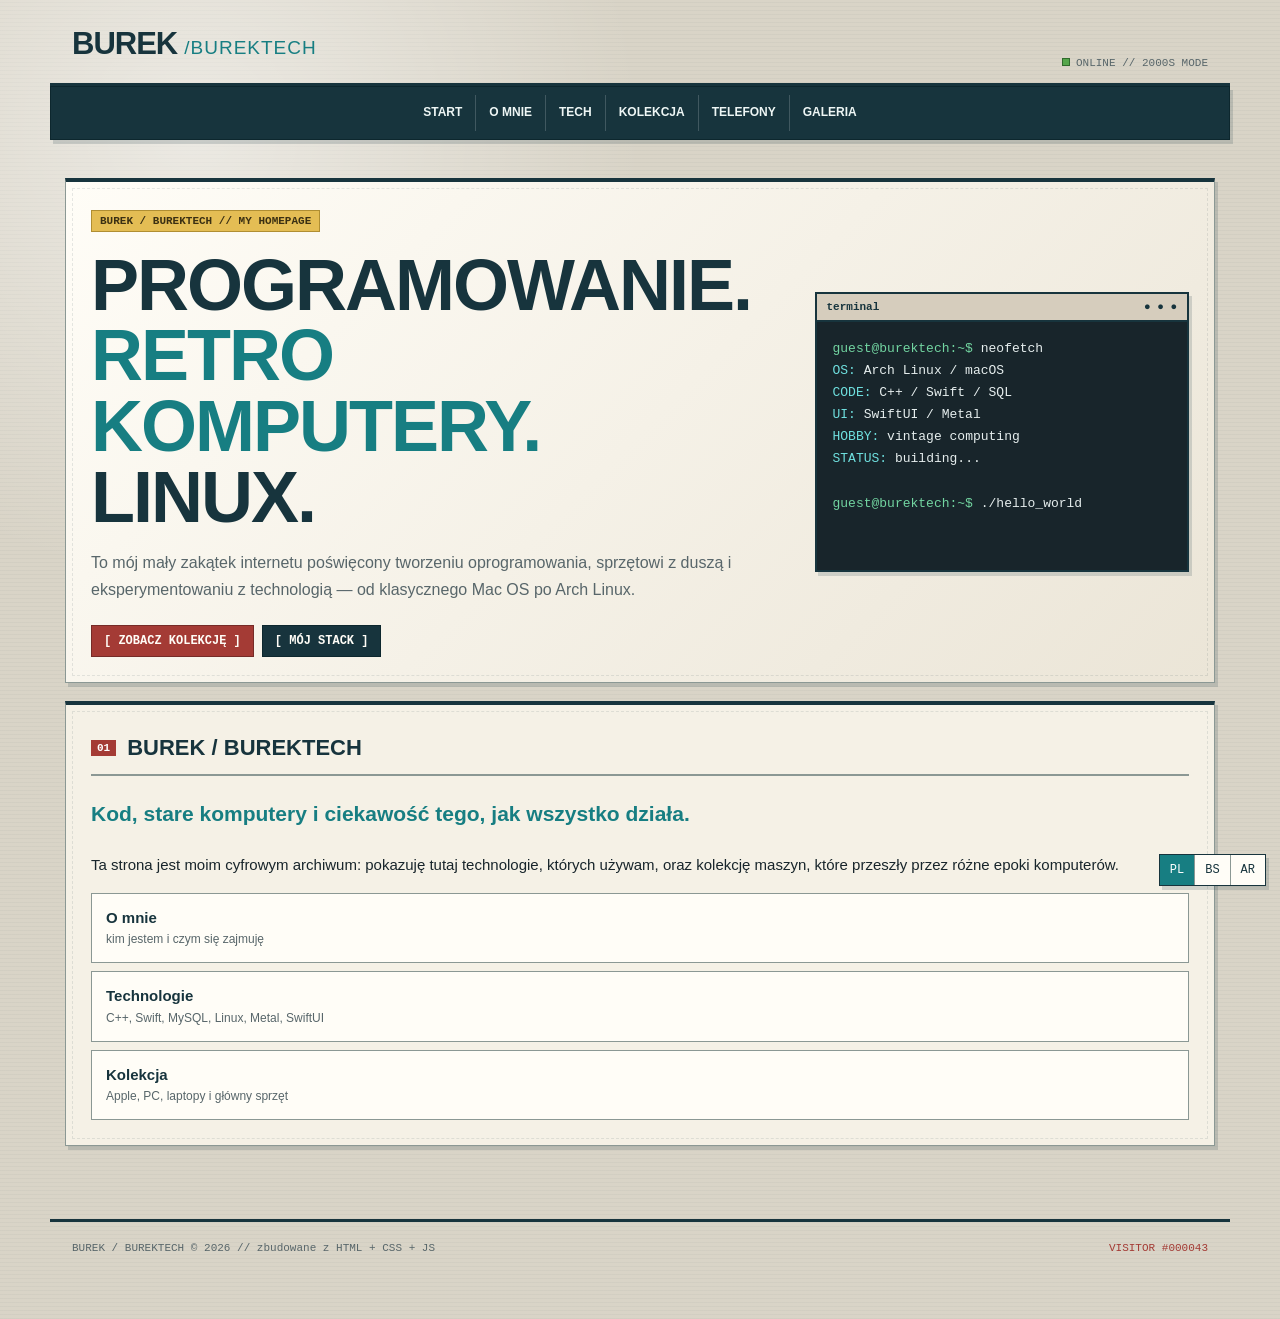
==== commit eb67a4a4: "Update index.html" ====
--- a/index.html
+++ b/index.html
@@ -20,7 +20,7 @@
   <a href="collection.html" data-i18n="nav_collection">KOLEKCJA</a>
   <a href="phones.html" data-i18n="nav_phones">TELEFONY</a>
   <a href="gallery.html" data-i18n="nav_gallery">GALERIA</a>
-  <a href="sources.html" data-i18n="nav_sources">ŹRÓDŁA</a>
+ 
 </nav>
 
 <main class="page-wrap">
@@ -75,4 +75,4 @@
 
 <script src="script.js"></script>
 </body>
-</html>+</html>
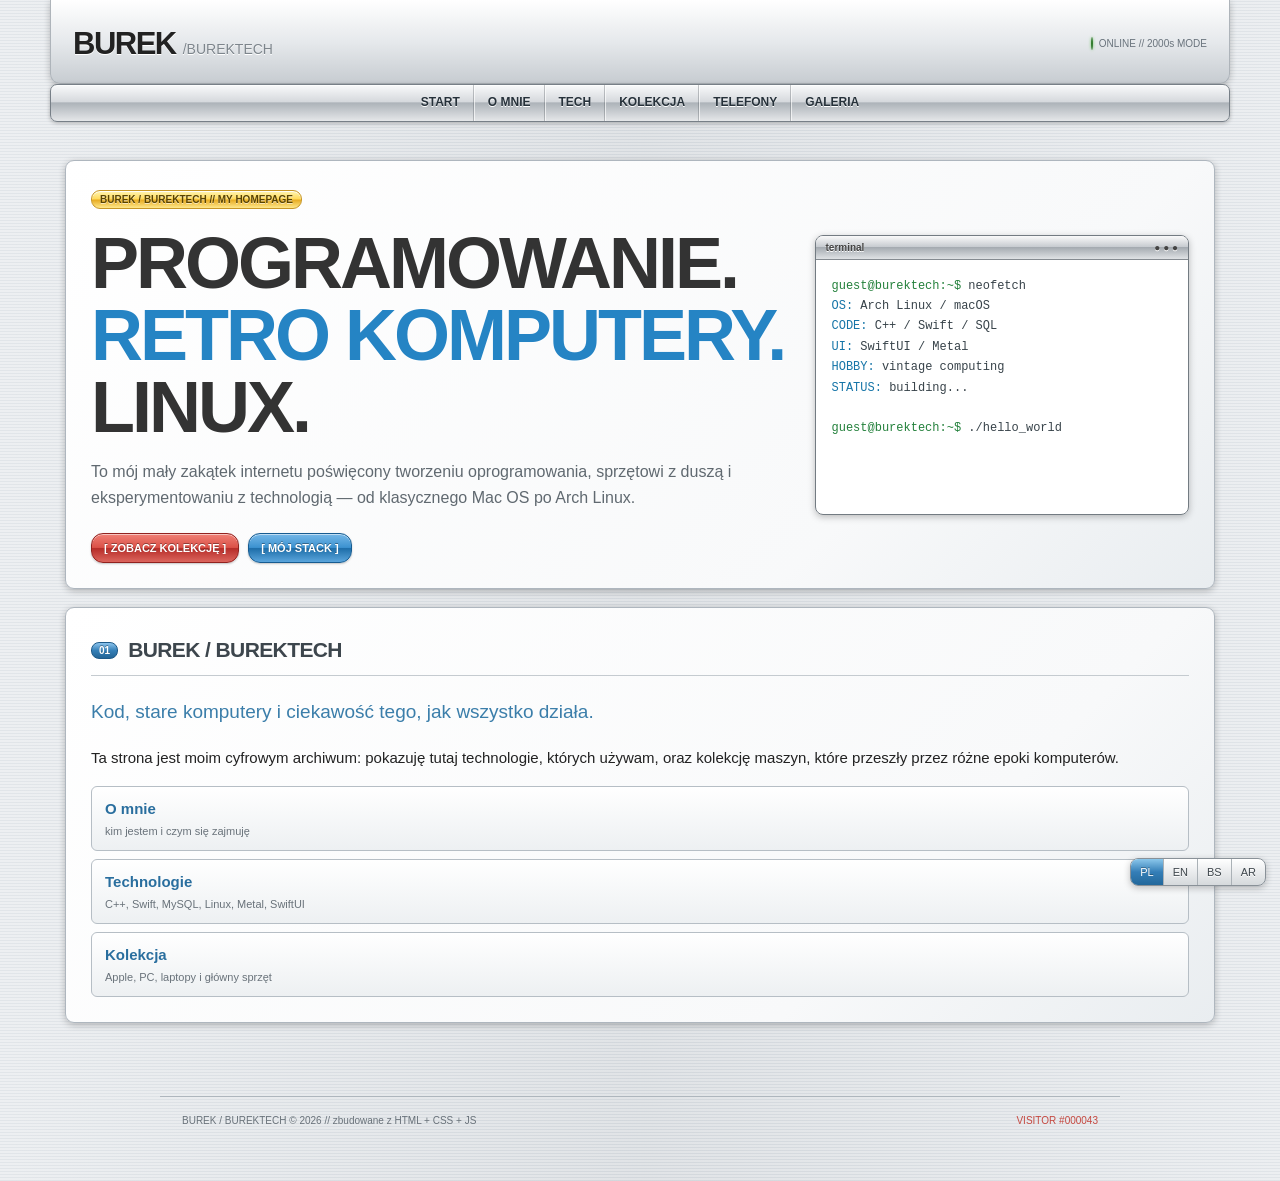
==== commit 945deaae: "Add aria-current attribute to home link" ====
--- a/index.html
+++ b/index.html
@@ -14,7 +14,7 @@
   <div class="status"><span class="led"></span><span data-i18n="online">ONLINE</span> // 2000s MODE</div>
 </header>
 <nav class="nav" aria-label="Główna nawigacja">
-  <a href="index.html" data-i18n="nav_home">START</a>
+  <a href="index.html" aria-current="page" data-i18n="nav_home">START</a>
   <a href="about.html" data-i18n="nav_about">O MNIE</a>
   <a href="tech.html" data-i18n="nav_skills">TECH</a>
   <a href="collection.html" data-i18n="nav_collection">KOLEKCJA</a>
@@ -69,6 +69,7 @@
 </footer>
 <div class="lang-switcher" aria-label="Language selector">
   <button data-lang="pl" class="lang active">PL</button>
+  <button data-lang="en" class="lang" lang="en" aria-label="English">EN</button>
   <button data-lang="bs" class="lang">BS</button>
   <button data-lang="ar" class="lang">AR</button>
 </div>
--- a/style.css
+++ b/style.css
@@ -1,43 +1,161 @@
-
+/* Apple-inspired Aqua interface, circa 2001 — CSS only */
 :root{
-  --page:#d9d4c7;--paper:#f5f1e6;--paper2:#ebe5d7;--ink:#18252b;--muted:#58666a;
-  --line:#8b9894;--navy:#17343d;--teal:#177e82;--teal2:#d7eeee;--red:#a43b35;
-  --yellow:#e4bd54;--white:#fffdf7;--shadow:3px 4px 0 rgba(23,52,61,.16);
+  --page:#d8dde2; --paper:#ffffff; --paper2:#f3f5f7; --ink:#222; --muted:#69727a;
+  --line:#b7bec5; --navy:#1e5f9d; --teal:#1d86c8; --teal2:#dceefa; --red:#cf3e35;
+  --yellow:#ffd75c; --white:#fff; --shadow:0 2px 7px rgba(0,0,0,.24);
 }
 *{box-sizing:border-box}
 html{scroll-behavior:smooth}
-body{margin:0;color:var(--ink);background:radial-gradient(circle at 15% 10%,rgba(255,255,255,.5),transparent 28%),repeating-linear-gradient(0deg,rgba(23,52,61,.035) 0 1px,transparent 1px 4px),var(--page);font:15px/1.65 Verdana,Arial,sans-serif}
-.topbar{max-width:1180px;margin:0 auto;padding:18px 22px 14px;display:flex;align-items:flex-end;justify-content:space-between;gap:20px;border-bottom:3px solid var(--navy)}
-.brand{font-family:"Trebuchet MS",Arial,sans-serif;font-size:31px;letter-spacing:-1px;color:var(--navy);text-decoration:none}.brand strong{font-weight:900}.brand span{color:var(--teal);font-size:19px;letter-spacing:1px;margin-left:7px}
-.status{color:var(--muted);font:11px "Courier New",monospace;text-transform:uppercase}.led{display:inline-block;width:8px;height:8px;background:#55a64b;border:1px solid #306b2c;margin-right:6px}
-.nav{position:sticky;top:0;z-index:15;display:flex;justify-content:center;flex-wrap:wrap;gap:0;max-width:1180px;margin:0 auto;padding:8px 10px;background:var(--navy);border:1px solid #0d272e;box-shadow:var(--shadow)}
-.nav a{color:#eef6f5;text-decoration:none;padding:8px 13px;border-right:1px solid rgba(255,255,255,.18);font-size:12px;font-weight:bold}.nav a:last-child{border:0}.nav a:hover{background:var(--teal);color:#fff}
+body{
+  margin:0;color:var(--ink);
+  background:
+    linear-gradient(90deg,rgba(255,255,255,.22),rgba(0,0,0,.03) 50%,rgba(255,255,255,.18)),
+    repeating-linear-gradient(0deg,#d9dee3 0,#d9dee3 1px,#e8ebee 1px,#e8ebee 3px);
+  font:15px/1.65 "Lucida Grande","Lucida Sans Unicode",Arial,sans-serif;
+}
+.topbar{
+  max-width:1180px;margin:0 auto;padding:18px 22px 14px;display:flex;align-items:center;
+  justify-content:space-between;gap:20px;border:1px solid #aeb4ba;border-top:0;
+  border-radius:0 0 10px 10px;background:linear-gradient(#fff,#e5e8eb 52%,#c7ccd1);
+  box-shadow:var(--shadow);
+}
+.brand{font-family:Arial,"Helvetica Neue",sans-serif;font-size:31px;letter-spacing:-1.5px;color:#222;text-decoration:none;text-shadow:0 1px #fff}
+.brand strong{font-weight:700}.brand span{color:#7d858c;font-size:14px;letter-spacing:0;margin-left:7px;font-weight:normal}
+.status{color:#69737c;font:10px "Lucida Grande",Arial,sans-serif;text-transform:none}.led{width:8px;height:8px;border-radius:50%;background:linear-gradient(#a9f080,#329a2e);border:1px solid #317b2e;margin-right:6px;box-shadow:0 0 3px #6cc35e}
+.nav{
+  position:sticky;top:0;z-index:15;display:flex;justify-content:center;flex-wrap:wrap;gap:0;
+  max-width:1180px;margin:0 auto;padding:0;overflow:hidden;border:1px solid #777f87;
+  border-radius:7px;background:linear-gradient(#f9fafb 0,#d6d9dd 46%,#adb3b9 50%,#e5e7e9 100%);
+  box-shadow:0 1px 4px rgba(0,0,0,.28),inset 0 1px rgba(255,255,255,.8);
+}
+.nav a{
+  color:#26313a;text-decoration:none;padding:8px 13px;border-right:1px solid rgba(90,96,102,.35);
+  border-left:1px solid rgba(255,255,255,.65);font-size:12px;font-weight:bold;text-shadow:0 1px #fff;
+}
+.nav a:first-child{border-left:0}.nav a:last-child{border-right:0}
+.nav a:hover{background:linear-gradient(#8fc4ee,#287bb8 50%,#19669f);color:#fff;text-shadow:0 -1px rgba(0,0,0,.35)}
 .page-wrap{max-width:1180px;margin:auto;padding:20px 15px 55px}
-.panel{margin:18px 0;padding:25px;background:var(--paper);border:1px solid var(--line);border-top:4px solid var(--navy);box-shadow:var(--shadow);position:relative}
-.panel:after{content:"";position:absolute;inset:6px;border:1px dashed rgba(23,52,61,.10);pointer-events:none}
-.hero{display:grid;grid-template-columns:1.3fr .7fr;gap:28px;align-items:center;background:linear-gradient(135deg,var(--white),var(--paper2))}
-.eyebrow{display:inline-block;padding:4px 8px;background:var(--yellow);color:#3b3013;border:1px solid #b08e32;font:bold 11px "Courier New",monospace}
-h1{font-family:"Trebuchet MS",Arial,sans-serif;color:var(--navy);font-size:clamp(39px,6.5vw,72px);line-height:.98;margin:18px 0;letter-spacing:-2px}
-h1 em{font-style:normal;color:var(--teal)}.hero p{max-width:680px;color:var(--muted);font-size:16px}
-.hero-actions{display:flex;gap:8px;flex-wrap:wrap;margin-top:22px}.btn{display:inline-block;text-decoration:none;color:var(--white);background:var(--navy);border:1px solid #0d272e;padding:8px 12px;font:12px "Courier New",monospace;font-weight:bold}.btn:hover{background:var(--teal)}.btn.primary{background:var(--red);border-color:#762b27}
-.terminal{border:2px solid var(--navy);background:#18252b;color:#edf5f3;box-shadow:var(--shadow);min-height:280px}.terminal-head{display:flex;justify-content:space-between;padding:7px 10px;background:#d6cdbd;color:var(--navy);border-bottom:2px solid var(--navy);font:11px "Courier New",monospace;font-weight:bold}.terminal pre{white-space:pre-wrap;padding:16px;margin:0;color:#e6eeee;font:13px/1.7 "Courier New",monospace}.prompt{color:#72d5a1}.cyan{color:#6fe0df}.blink{animation:blink 1s steps(2,end) infinite}@keyframes blink{50%{opacity:0}}
-.section-title{display:flex;align-items:center;gap:11px;margin-bottom:20px;border-bottom:2px solid var(--line);padding-bottom:8px}.section-title span{color:#fff;background:var(--red);padding:2px 6px;font:bold 11px "Courier New",monospace}.section-title h2{margin:0;color:var(--navy);font-family:"Trebuchet MS",Arial,sans-serif;font-size:22px}
-.two-col{display:grid;grid-template-columns:1.5fr .8fr;gap:28px}.lead{font-size:21px;color:var(--teal);font-weight:bold}
-.quote{border:1px solid var(--line);border-left:5px solid var(--red);padding:18px 20px;background:#eee7d8;box-shadow:2px 2px 0 rgba(23,52,61,.08)}.quote-mark{font-size:45px;color:var(--red);line-height:.6}.quote p{font-size:18px;color:var(--navy)}.quote small{color:var(--muted)}
-.page-heading{padding-bottom:20px}.page-heading h1{margin-bottom:10px}.page-heading p{max-width:800px;color:var(--muted);font-size:16px}
-.quick-links{display:grid;gap:8px}.quick-links a{display:block;padding:12px 14px;border:1px solid var(--line);background:var(--white);text-decoration:none;color:var(--navy)}.quick-links a:hover{border-color:var(--teal)}.quick-links b,.quick-links span{display:block}.quick-links span{font-size:12px;color:var(--muted)}
-.feature-grid{display:grid;grid-template-columns:repeat(2,1fr);gap:12px}.feature-grid article,.detail-list article{border:1px solid var(--line);padding:15px;background:var(--white)}.feature-grid h3,.detail-list h3{color:var(--navy);margin:0 0 5px}.feature-grid p,.detail-list p{color:var(--muted);margin:0}
-.skill-grid{display:grid;grid-template-columns:repeat(3,1fr);gap:12px}.skill-card{border:1px solid var(--line);padding:17px;background:var(--white);box-shadow:2px 2px 0 rgba(23,52,61,.08)}.skill-card:hover{border-color:var(--teal);transform:translateY(-1px)}.skill-icon{display:inline-block;min-width:37px;text-align:center;padding:2px 5px;background:var(--teal2);border:1px solid #91bbbb;color:var(--teal);font:bold 17px "Courier New",monospace}.skill-card h3{margin:8px 0 3px;color:var(--navy);font-size:18px}.skill-card p{color:var(--muted);min-height:52px;font-size:13px}.meter{height:7px;background:#d4d8d3;margin-top:12px;border:1px solid #b8c0bc}.meter i{display:block;height:100%;background:var(--teal)}.detail-list{display:grid;grid-template-columns:1fr 1fr;gap:10px}
-.filters{display:flex;flex-wrap:wrap;gap:6px;margin-bottom:15px}.filter{font:11px "Courier New",monospace;font-weight:bold;color:var(--navy);border:1px solid var(--line);background:#e6e0d3;padding:7px 10px;cursor:pointer}.filter.active,.filter:hover{color:#fff;background:var(--teal);border-color:#116165}
-.collection-grid{display:grid;grid-template-columns:repeat(2,1fr);gap:12px}.machine{border:1px solid var(--line);background:var(--white);padding:16px;cursor:pointer;transition:.15s}.machine:hover{border-color:var(--teal);box-shadow:var(--shadow)}.machine-top{display:flex;justify-content:space-between;gap:10px}.machine h3{margin:0;color:var(--navy);font-size:16px}.tag{white-space:nowrap;height:max-content;font:10px "Courier New",monospace;font-weight:bold;border:1px solid var(--red);color:var(--red);padding:2px 6px;background:#f7e5e2}.machine p{color:var(--muted);margin:8px 0 0;font-size:13px}.specs{margin-top:12px;display:grid;grid-template-columns:1fr 1fr;gap:5px;font:12px "Courier New",monospace}.specs div{background:#f0ece2;padding:5px;border:1px solid #ddd6c8}.specs b{color:var(--navy)}
-.big-specs{display:grid;grid-template-columns:1fr 1fr;gap:8px}.big-specs div{border:1px solid var(--line);padding:8px;color:var(--muted);background:var(--white)}.big-specs b{color:var(--navy)}
-.phone-list{display:flex;flex-wrap:wrap;gap:8px}.phone-chip{padding:9px 12px;border:1px solid var(--line);background:var(--white);color:var(--navy)}.main-phone{border:2px solid var(--teal);color:var(--teal);font-weight:bold}.phone-chip small{color:var(--red)}
-.gallery-grid{display:grid;grid-template-columns:repeat(3,1fr);gap:14px}.gallery-grid figure{margin:0;border:1px solid var(--line);background:var(--white);padding:7px;box-shadow:2px 2px 0 rgba(23,52,61,.08)}.gallery-grid figure:first-child{grid-column:span 2}.gallery-link{display:block;position:relative;background:#1b282c;line-height:0;overflow:hidden}.gallery-link img{display:block;width:100%;height:auto;max-height:none;object-fit:contain}.gallery-link span{position:absolute;right:6px;bottom:6px;padding:4px 6px;background:var(--red);color:#fff;font:10px "Courier New",monospace}.gallery-grid figcaption{padding:8px 4px 3px;color:var(--muted);font:11px "Courier New",monospace}
-.lightbox{position:fixed;inset:0;background:rgba(8,16,19,.94);z-index:50;display:none;align-items:center;justify-content:center;padding:40px 20px;flex-direction:column;gap:10px}.lightbox.open{display:flex}.lightbox img{display:block;width:auto;height:auto;max-width:calc(100vw - 40px);max-height:calc(100vh - 100px);object-fit:contain;box-shadow:0 0 0 1px #d6d6c8,8px 8px 0 rgba(0,0,0,.35)}.lightbox-close{position:fixed;right:16px;top:16px;background:var(--red);border:1px solid #fff;color:#fff;padding:8px 12px;font:bold 14px "Courier New",monospace;cursor:pointer}.lightbox-caption{color:#fff;font:12px "Courier New",monospace;text-align:center}
-.sources{padding-left:22px}.sources li{margin:9px 0}.sources a{color:var(--teal);font-weight:bold}.source-note{color:var(--muted);font-size:12px}
-footer{max-width:1180px;margin:auto;padding:20px 22px 65px;color:var(--muted);display:flex;justify-content:space-between;border-top:3px solid var(--navy);font:11px "Courier New",monospace}.visitor{color:var(--red)}
-.lang-switcher{position:fixed;right:14px;bottom:14px;z-index:30;display:flex;border:1px solid var(--navy);background:var(--white);box-shadow:var(--shadow)}.lang{border:0;border-right:1px solid var(--line);background:transparent;color:var(--navy);font:12px "Courier New";padding:8px 10px;cursor:pointer}.lang:last-child{border:0}.lang.active,.lang:hover{background:var(--teal);color:#fff}
-.modal{position:fixed;inset:0;display:flex;align-items:center;justify-content:center;background:rgba(17,29,33,.65);z-index:40;padding:18px}.modal-box{max-width:760px;width:100%;border:2px solid var(--navy);background:var(--paper);padding:26px;box-shadow:6px 7px 0 rgba(0,0,0,.25);position:relative}.modal-close{position:absolute;right:10px;top:10px;background:var(--red);color:#fff;border:1px solid #762b27;cursor:pointer;padding:5px 9px}.modal-box h3{color:var(--navy);font-family:"Trebuchet MS",Arial,sans-serif;font-size:27px}.modal-box p{color:var(--muted)}
+.panel{
+  margin:18px 0;padding:25px;background:linear-gradient(135deg,#fff,#f8f9fa 72%,#e9edf0);
+  border:1px solid #aeb6be;border-radius:9px;box-shadow:var(--shadow);position:relative;
+}
+.panel:after{display:none}
+.hero{display:grid;grid-template-columns:1.3fr .7fr;gap:28px;align-items:center}
+.eyebrow{
+  display:inline-block;padding:3px 8px;border-radius:9px;
+  background:linear-gradient(#fff6b6,#ffd957 48%,#e7aa20 52%,#ffe88b);
+  color:#584300;border:1px solid #c79625;box-shadow:inset 0 1px rgba(255,255,255,.9);
+  font:bold 10px "Lucida Grande",Arial,sans-serif;text-shadow:0 1px rgba(255,255,255,.6)
+}
+h1{font-family:Arial,"Helvetica Neue",sans-serif;color:#333;font-size:clamp(39px,6.5vw,72px);line-height:1;margin:16px 0;letter-spacing:-3px;text-shadow:0 1px #fff}
+h1 em{font-style:normal;color:#2584c4}.hero p{max-width:680px;color:#606970;font-size:16px}
+.hero-actions{display:flex;gap:9px;flex-wrap:wrap;margin-top:22px}
+.btn{
+  display:inline-block;text-decoration:none;color:#fff;
+  background:linear-gradient(#75b8e8 0,#3c92d0 48%,#1e6ea9 52%,#5aa5dc);
+  border:1px solid #175c91;border-radius:12px;padding:8px 12px;
+  font:11px "Lucida Grande",Arial,sans-serif;font-weight:bold;text-shadow:0 -1px rgba(0,0,0,.35);
+  box-shadow:inset 0 1px rgba(255,255,255,.55),0 1px 2px rgba(0,0,0,.22)
+}
+.btn:hover{background:linear-gradient(#9cd0f2,#4d9ed7 48%,#2874ad 52%,#67afe2)}
+.btn.primary{background:linear-gradient(#f08076,#db5148 48%,#b62d29 52%,#dc655d);border-color:#92221f}
+.terminal{
+  overflow:hidden;border:1px solid #737b82;border-radius:8px;
+  background:linear-gradient(#f6f7f8,#e5e8ea 7%,#fff 8%);color:#28343b;
+  box-shadow:0 2px 7px rgba(0,0,0,.25);min-height:280px
+}
+.terminal-head{
+  display:flex;justify-content:space-between;padding:6px 10px;background:linear-gradient(#fafafa,#c7cbd0 47%,#a5abb1 50%,#dfe2e5);
+  color:#444;border-bottom:1px solid #858b91;font:10px "Lucida Grande",Arial,sans-serif;font-weight:bold;text-shadow:0 1px #fff
+}
+.terminal pre{white-space:pre-wrap;padding:16px;margin:0;color:#38434a;font:12px/1.7 Monaco,"Courier New",monospace}
+.prompt{color:#24813c}.cyan{color:#1675a8}.blink{animation:blink 1s steps(2,end) infinite}@keyframes blink{50%{opacity:0}}
+.section-title{display:flex;align-items:center;gap:10px;margin-bottom:20px;border-bottom:1px solid #c5cbd0;padding-bottom:7px}
+.section-title span{
+  color:#fff;background:linear-gradient(#8cc4ed,#347fb7 50%,#236596);border:1px solid #1d5a89;border-radius:8px;
+  padding:2px 7px;font:bold 10px "Lucida Grande",Arial,sans-serif;text-shadow:0 -1px rgba(0,0,0,.3)
+}
+.section-title h2{margin:0;color:#3d464d;font-family:Arial,sans-serif;font-size:21px;letter-spacing:-.6px}
+.two-col{display:grid;grid-template-columns:1.5fr .8fr;gap:28px}.lead{font-size:19px;color:#3b7eaa;font-weight:normal}
+.quote{
+  border:1px solid #b8c0c7;border-left:1px solid #b8c0c7;border-radius:7px;padding:17px 20px;
+  background:linear-gradient(#f9fafb,#e7eaed);box-shadow:inset 0 1px #fff
+}
+.quote-mark{font-size:42px;color:#65a6d2;line-height:.6}.quote p{font-size:16px;color:#3f484f}.quote small{color:var(--muted)}
+.page-heading{padding-bottom:15px}.page-heading h1{margin-bottom:8px}.page-heading p{max-width:800px;color:var(--muted);font-size:16px}
+.quick-links{display:grid;gap:8px}
+.quick-links a{
+  display:block;padding:10px 13px;border:1px solid #b6bec5;border-radius:6px;
+  background:linear-gradient(#fff,#edf0f2);text-decoration:none;color:#296e9e;box-shadow:inset 0 1px #fff
+}
+.quick-links a:hover{border-color:#5b9cc9;background:linear-gradient(#f7fcff,#dceef9)}
+.quick-links b,.quick-links span{display:block}.quick-links span{font-size:11px;color:var(--muted)}
+.feature-grid{display:grid;grid-template-columns:repeat(2,1fr);gap:12px}
+.feature-grid article,.detail-list article{
+  border:1px solid #bdc4ca;border-radius:7px;padding:14px;background:linear-gradient(#fff,#f0f2f4);
+  box-shadow:inset 0 1px #fff
+}
+.feature-grid h3,.detail-list h3{color:#3c464d;margin:0 0 5px}.feature-grid p,.detail-list p{color:var(--muted);margin:0}
+.skill-grid{display:grid;grid-template-columns:repeat(3,1fr);gap:12px}
+.skill-card{
+  border:1px solid #bac2c9;border-radius:8px;padding:16px;background:linear-gradient(#fff,#edf0f2);
+  box-shadow:inset 0 1px #fff,0 1px 2px rgba(0,0,0,.08)
+}
+.skill-card:hover{border-color:#68a6d0;transform:translateY(-1px)}
+.skill-icon{
+  display:inline-block;min-width:37px;text-align:center;padding:2px 5px;border-radius:8px;
+  background:linear-gradient(#eaf7ff,#c5e5f7);border:1px solid #8bbbd8;color:#257caf;
+  font:bold 16px "Lucida Grande",Arial,sans-serif
+}
+.skill-card h3{margin:8px 0 3px;color:#3d464d;font-size:17px}.skill-card p{color:var(--muted);min-height:52px;font-size:12px}
+.meter{height:7px;border-radius:5px;background:#d8dde1;margin-top:12px;border:1px solid #b7bec4;overflow:hidden;box-shadow:inset 0 1px 2px rgba(0,0,0,.14)}
+.meter i{display:block;height:100%;background:linear-gradient(#8ed2f1,#3191c6 50%,#1672aa)}
+.detail-list{display:grid;grid-template-columns:1fr 1fr;gap:10px}
+.filters{display:flex;flex-wrap:wrap;gap:6px;margin-bottom:15px}
+.filter{
+  font:10px "Lucida Grande",Arial,sans-serif;font-weight:bold;color:#3e484f;border:1px solid #aab2b9;border-radius:10px;
+  background:linear-gradient(#fff,#d9dde0);padding:5px 10px;cursor:pointer;text-shadow:0 1px #fff
+}
+.filter.active,.filter:hover{color:#fff;background:linear-gradient(#87c6ec,#347fb7 50%,#23699d);border-color:#1d5d8d;text-shadow:0 -1px rgba(0,0,0,.3)}
+.collection-grid{display:grid;grid-template-columns:repeat(2,1fr);gap:12px}
+.machine{
+  border:1px solid #bbc3ca;border-radius:8px;background:linear-gradient(#fff,#eff1f3);padding:15px;cursor:pointer;transition:.15s;
+  box-shadow:inset 0 1px #fff,0 1px 2px rgba(0,0,0,.08)
+}
+.machine:hover{border-color:#5d9fca;box-shadow:0 2px 6px rgba(0,0,0,.18)}
+.machine-top{display:flex;justify-content:space-between;gap:10px}.machine h3{margin:0;color:#3d464d;font-size:15px}
+.tag{white-space:nowrap;height:max-content;font:9px "Lucida Grande",Arial,sans-serif;font-weight:bold;border:1px solid #d38d88;border-radius:8px;color:#a72f29;padding:2px 6px;background:linear-gradient(#fff5f4,#f5d7d4)}
+.machine p{color:var(--muted);margin:8px 0 0;font-size:12px}
+.specs{margin-top:12px;display:grid;grid-template-columns:1fr 1fr;gap:5px;font:11px "Lucida Grande",Arial,sans-serif}
+.specs div{background:linear-gradient(#f8f9fa,#e3e6e9);padding:5px;border:1px solid #d0d5d9;border-radius:4px}.specs b{color:#3f484f}
+.big-specs{display:grid;grid-template-columns:1fr 1fr;gap:8px}.big-specs div{border:1px solid #c0c7cd;border-radius:6px;padding:8px;color:var(--muted);background:linear-gradient(#fff,#eef1f3)}.big-specs b{color:#3e484f}
+.phone-list{display:flex;flex-wrap:wrap;gap:8px}
+.phone-chip{padding:7px 11px;border:1px solid #bac2c8;border-radius:11px;background:linear-gradient(#fff,#e8ebed);color:#465058;box-shadow:inset 0 1px #fff}
+.main-phone{border-color:#5d9fc9;color:#1f78ad;font-weight:bold;background:linear-gradient(#f6fcff,#d9effb)}.phone-chip small{color:#c54840}
+.gallery-grid{display:grid;grid-template-columns:repeat(3,1fr);gap:14px}
+.gallery-grid figure{margin:0;border:1px solid #b5bdc4;border-radius:7px;background:linear-gradient(#fff,#e9ecee);padding:7px;box-shadow:0 2px 5px rgba(0,0,0,.16)}
+.gallery-grid figure:first-child{grid-column:span 2}.gallery-link{display:block;position:relative;background:#30383d;line-height:0;overflow:hidden;border-radius:4px}.gallery-link img{display:block;width:100%;height:auto;max-height:none;object-fit:contain}
+.gallery-link span{position:absolute;right:6px;bottom:6px;padding:3px 6px;border-radius:7px;background:linear-gradient(#77b8e5,#2878b1);border:1px solid #1d5e8e;color:#fff;font:9px "Lucida Grande",Arial,sans-serif}
+.gallery-grid figcaption{padding:8px 4px 3px;color:var(--muted);font:10px "Lucida Grande",Arial,sans-serif}
+.lightbox{position:fixed;inset:0;background:rgba(20,26,30,.88);z-index:50;display:none;align-items:center;justify-content:center;padding:40px 20px;flex-direction:column;gap:10px}.lightbox.open{display:flex}
+.lightbox img{display:block;width:auto;height:auto;max-width:calc(100vw - 40px);max-height:calc(100vh - 100px);object-fit:contain;box-shadow:0 0 0 1px #fff,8px 8px 20px rgba(0,0,0,.5)}
+.lightbox-close{position:fixed;right:16px;top:16px;background:linear-gradient(#f47b72,#bd3731);border:1px solid #fff;border-radius:12px;color:#fff;padding:6px 11px;font:bold 12px "Lucida Grande",Arial,sans-serif;cursor:pointer}.lightbox-caption{color:#fff;font:11px "Lucida Grande",Arial,sans-serif;text-align:center}
+.sources{padding-left:22px}.sources li{margin:9px 0}.sources a{color:#287bad;font-weight:bold}.source-note{color:var(--muted);font-size:11px}
+footer{
+  max-width:960px;margin:auto;padding:18px 22px 55px;color:#69727a;display:flex;justify-content:space-between;
+  border-top:1px solid #aeb6bd;font:10px "Lucida Grande",Arial,sans-serif
+}.visitor{color:#c54840}
+.lang-switcher{position:fixed;right:14px;bottom:14px;z-index:30;display:flex;border:1px solid #899198;border-radius:8px;overflow:hidden;background:linear-gradient(#fff,#d5d9dc);box-shadow:var(--shadow)}
+.lang{border:0;border-right:1px solid #aab1b6;background:transparent;color:#3f474d;font:11px "Lucida Grande",Arial,sans-serif;padding:7px 9px;cursor:pointer;text-shadow:0 1px #fff}.lang:last-child{border:0}.lang.active,.lang:hover{background:linear-gradient(#8bc7eb,#347eb7 50%,#23689b);color:#fff;text-shadow:0 -1px rgba(0,0,0,.3)}
+.modal{position:fixed;inset:0;display:flex;align-items:center;justify-content:center;background:rgba(30,36,40,.6);z-index:40;padding:18px}
+.modal-box{max-width:760px;width:100%;border:1px solid #747c83;border-radius:9px;background:linear-gradient(#fff,#e8ebed);padding:26px;box-shadow:0 8px 25px rgba(0,0,0,.4);position:relative}
+.modal-close{position:absolute;right:10px;top:10px;background:linear-gradient(#f37b72,#bd342e);color:#fff;border:1px solid #92241f;border-radius:10px;cursor:pointer;padding:4px 9px}.modal-box h3{color:#3d464d;font-family:Arial,sans-serif;font-size:25px}.modal-box p{color:var(--muted)}
 [dir="rtl"]{font-family:Tahoma,Arial,sans-serif}
+.phone-header{padding:0;overflow:hidden;background:linear-gradient(#fff,#edf0f2)}
+.phone-header:after{display:none}.phone-header-image{width:100%;background:#343a3e;border-bottom:1px solid #9da5ab}
+.phone-header-image img{display:block;width:100%;height:auto;max-height:380px;object-fit:contain;margin:0 auto}
+.phone-header-caption{display:grid;grid-template-columns:auto 1fr;align-items:center;gap:10px 16px;padding:14px 18px 16px;border-top:1px solid #c7cdd2}.phone-header-caption .eyebrow{grid-row:span 2}
+.phone-header-caption strong{color:#3c464d;font-family:Arial,sans-serif;font-size:19px;letter-spacing:-.4px}.phone-header-caption span:last-child{color:var(--muted);font-size:12px}
 @media(max-width:850px){.hero,.two-col{grid-template-columns:1fr}.skill-grid{grid-template-columns:repeat(2,1fr)}.gallery-grid{grid-template-columns:1fr 1fr}.detail-list{grid-template-columns:1fr}}
-@media(max-width:560px){.topbar{flex-direction:column;align-items:flex-start}.brand{font-size:27px}.brand span{font-size:16px}.hero{padding:20px}.skill-grid,.collection-grid,.gallery-grid,.feature-grid{grid-template-columns:1fr}.gallery-grid figure:first-child{grid-column:auto}.topbar{align-items:flex-start}footer{flex-direction:column;gap:10px}.panel{padding:18px}h1{font-size:43px}.big-specs{grid-template-columns:1fr}}
+@media(max-width:700px){.phone-header-caption{grid-template-columns:1fr;gap:8px}.phone-header-caption .eyebrow{grid-row:auto}.phone-header-image img{max-height:none}}
+@media(max-width:560px){.topbar{flex-direction:column;align-items:flex-start}.brand{font-size:26px}.brand span{font-size:13px}.hero{padding:20px}.skill-grid,.collection-grid,.gallery-grid,.feature-grid{grid-template-columns:1fr}.gallery-grid figure:first-child{grid-column:auto}.topbar{align-items:flex-start}footer{flex-direction:column;gap:10px}.panel{padding:17px}h1{font-size:42px}.big-specs{grid-template-columns:1fr}}
